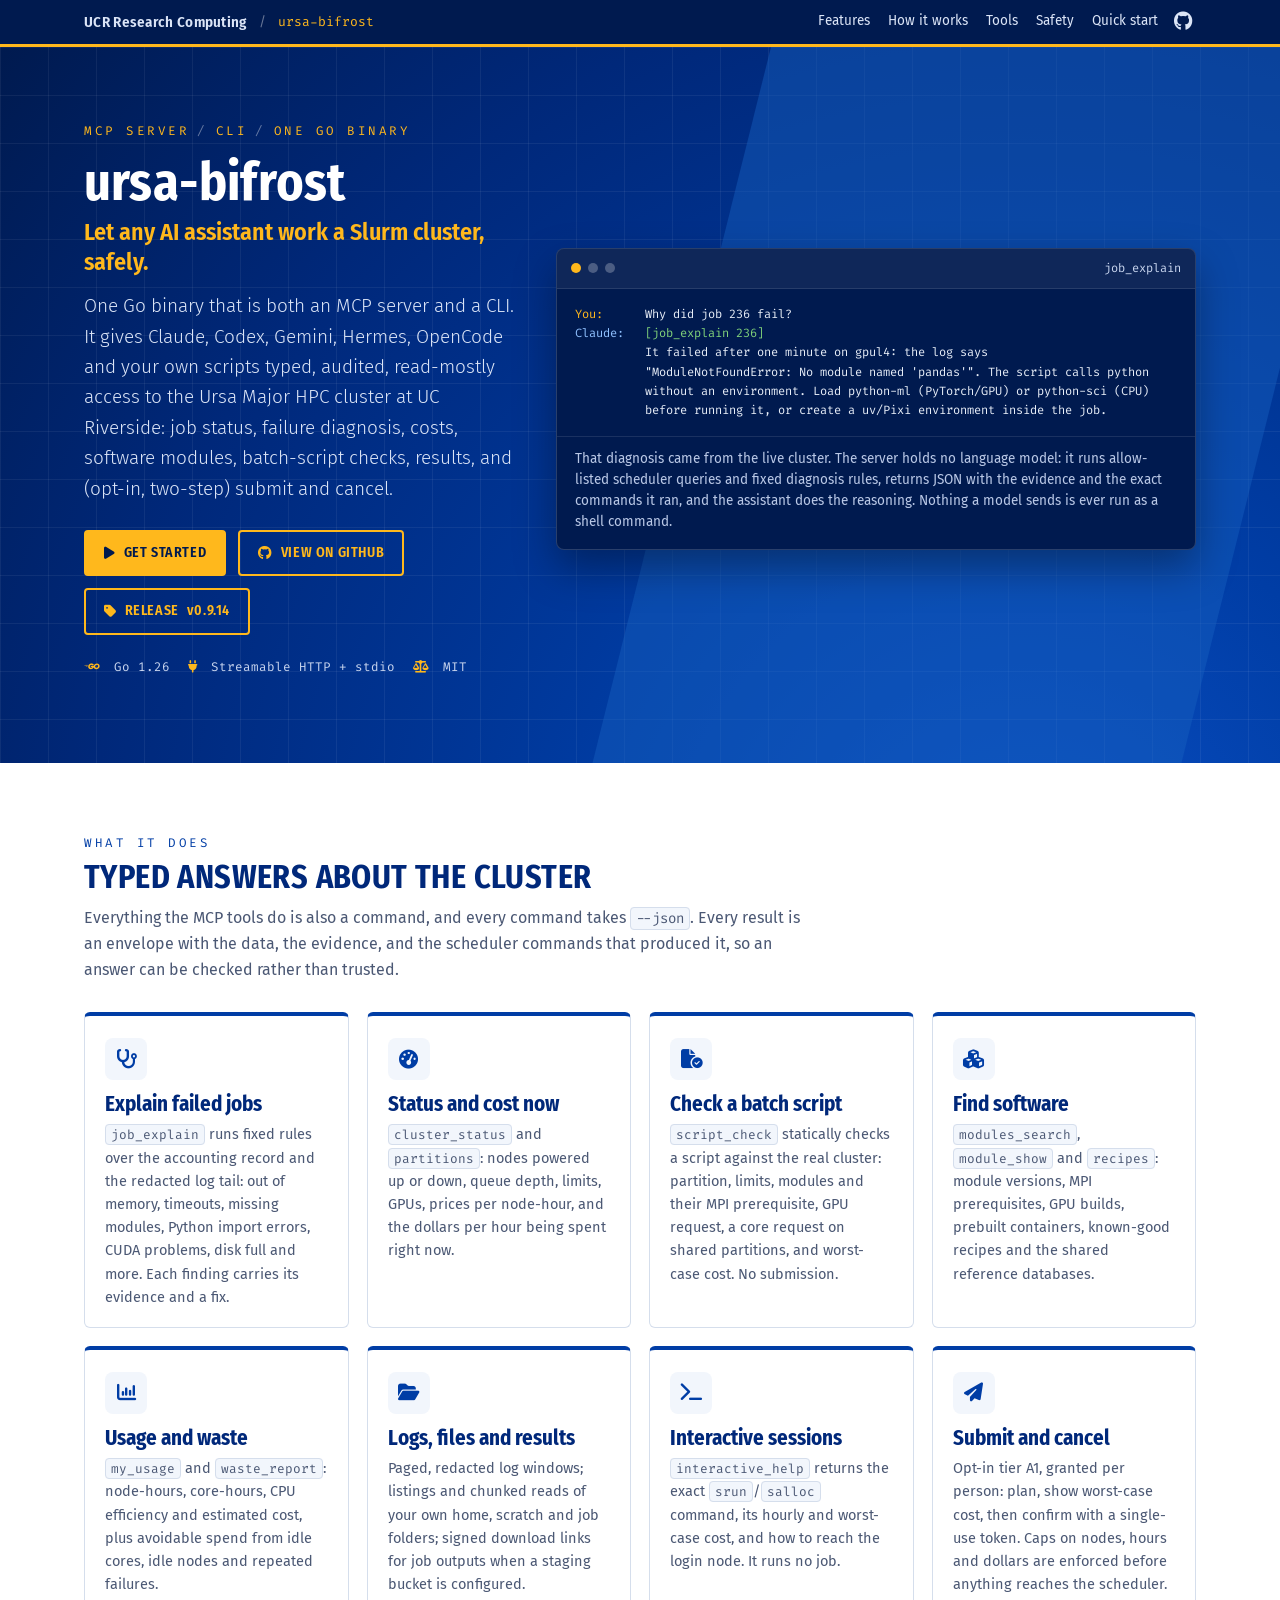
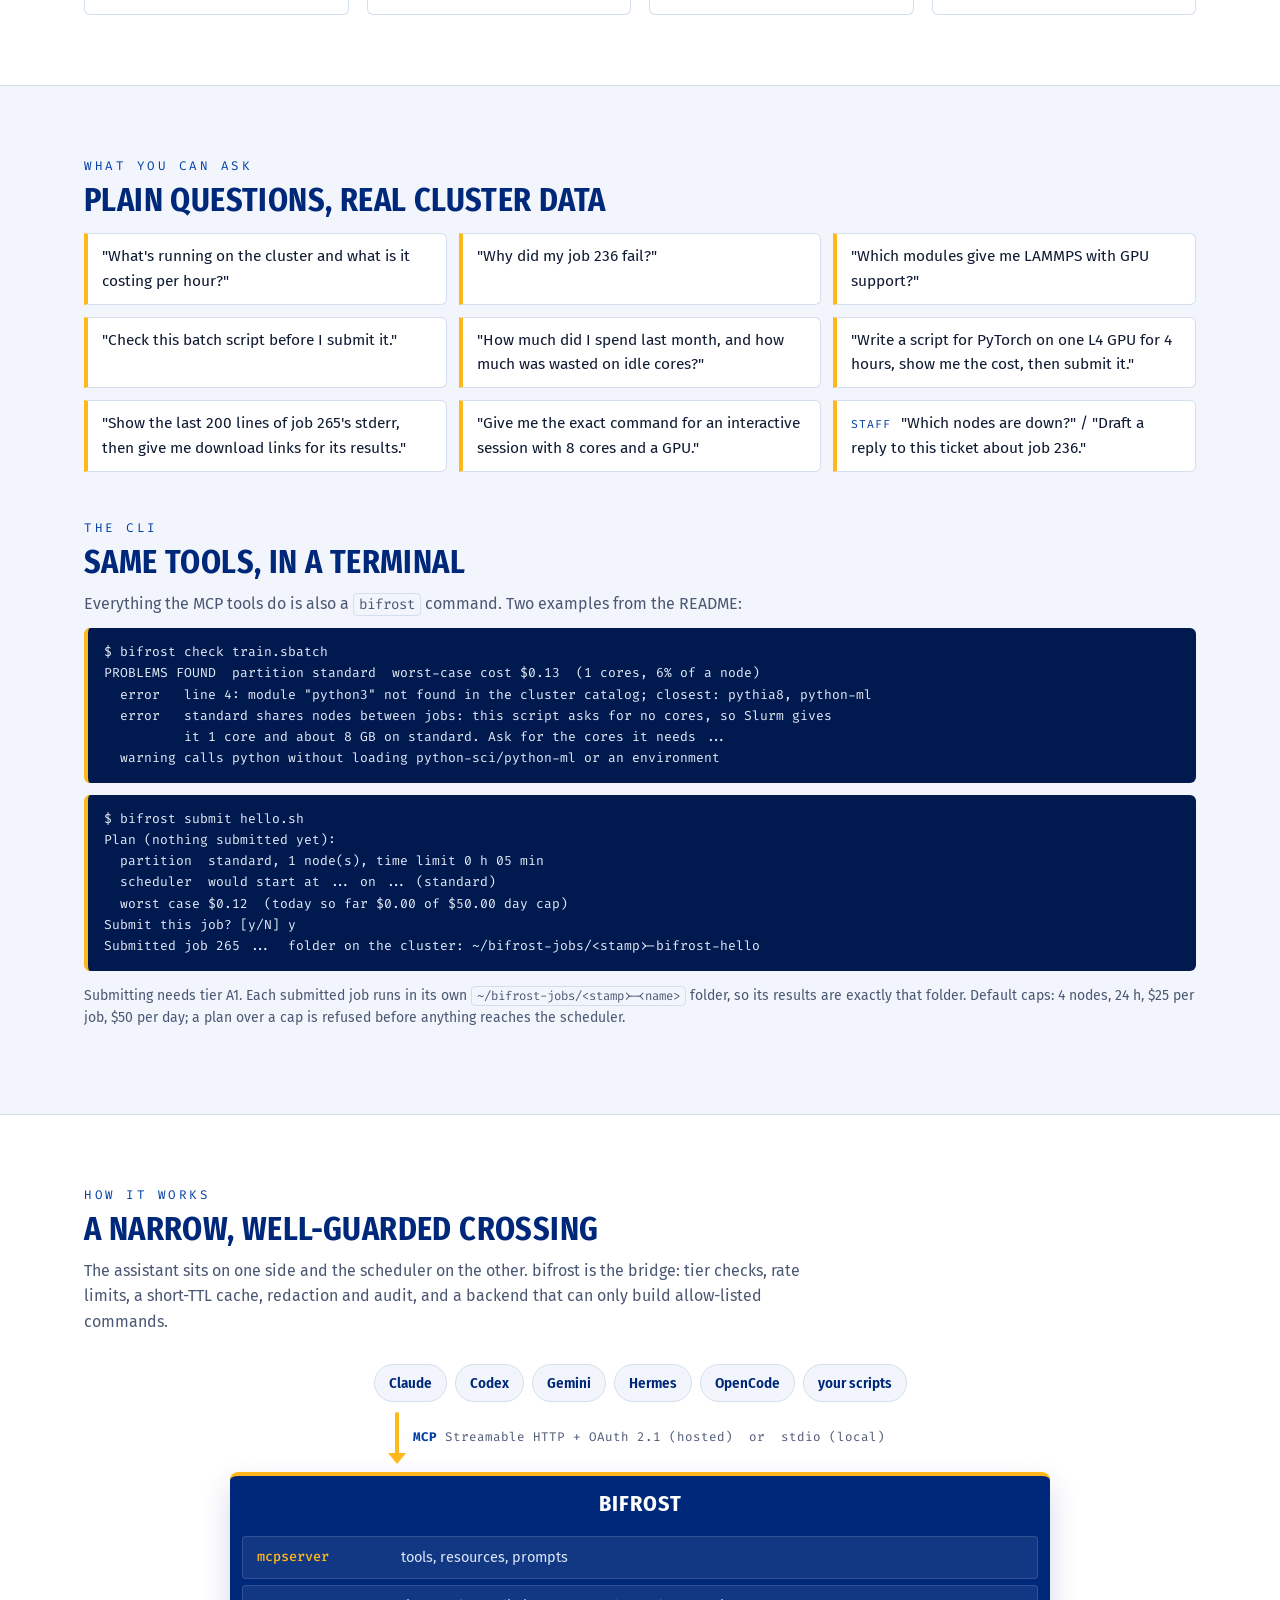
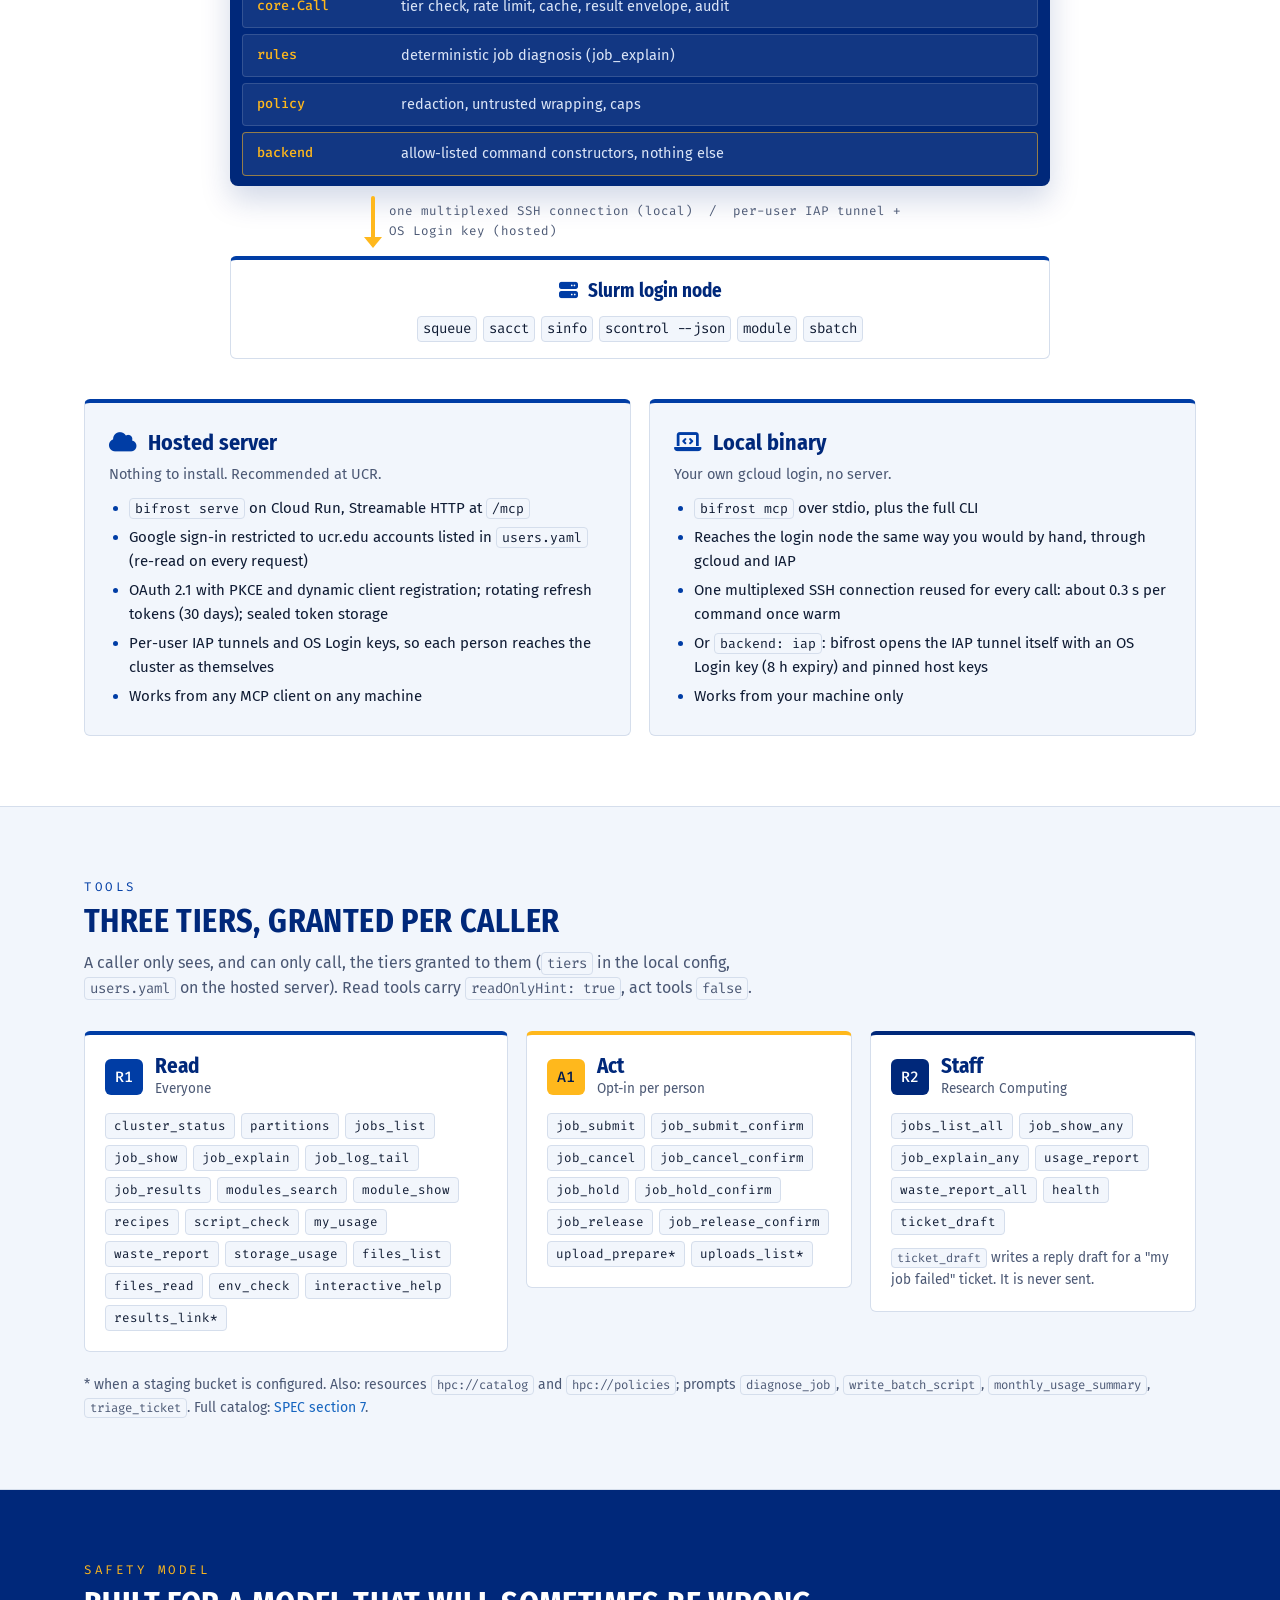
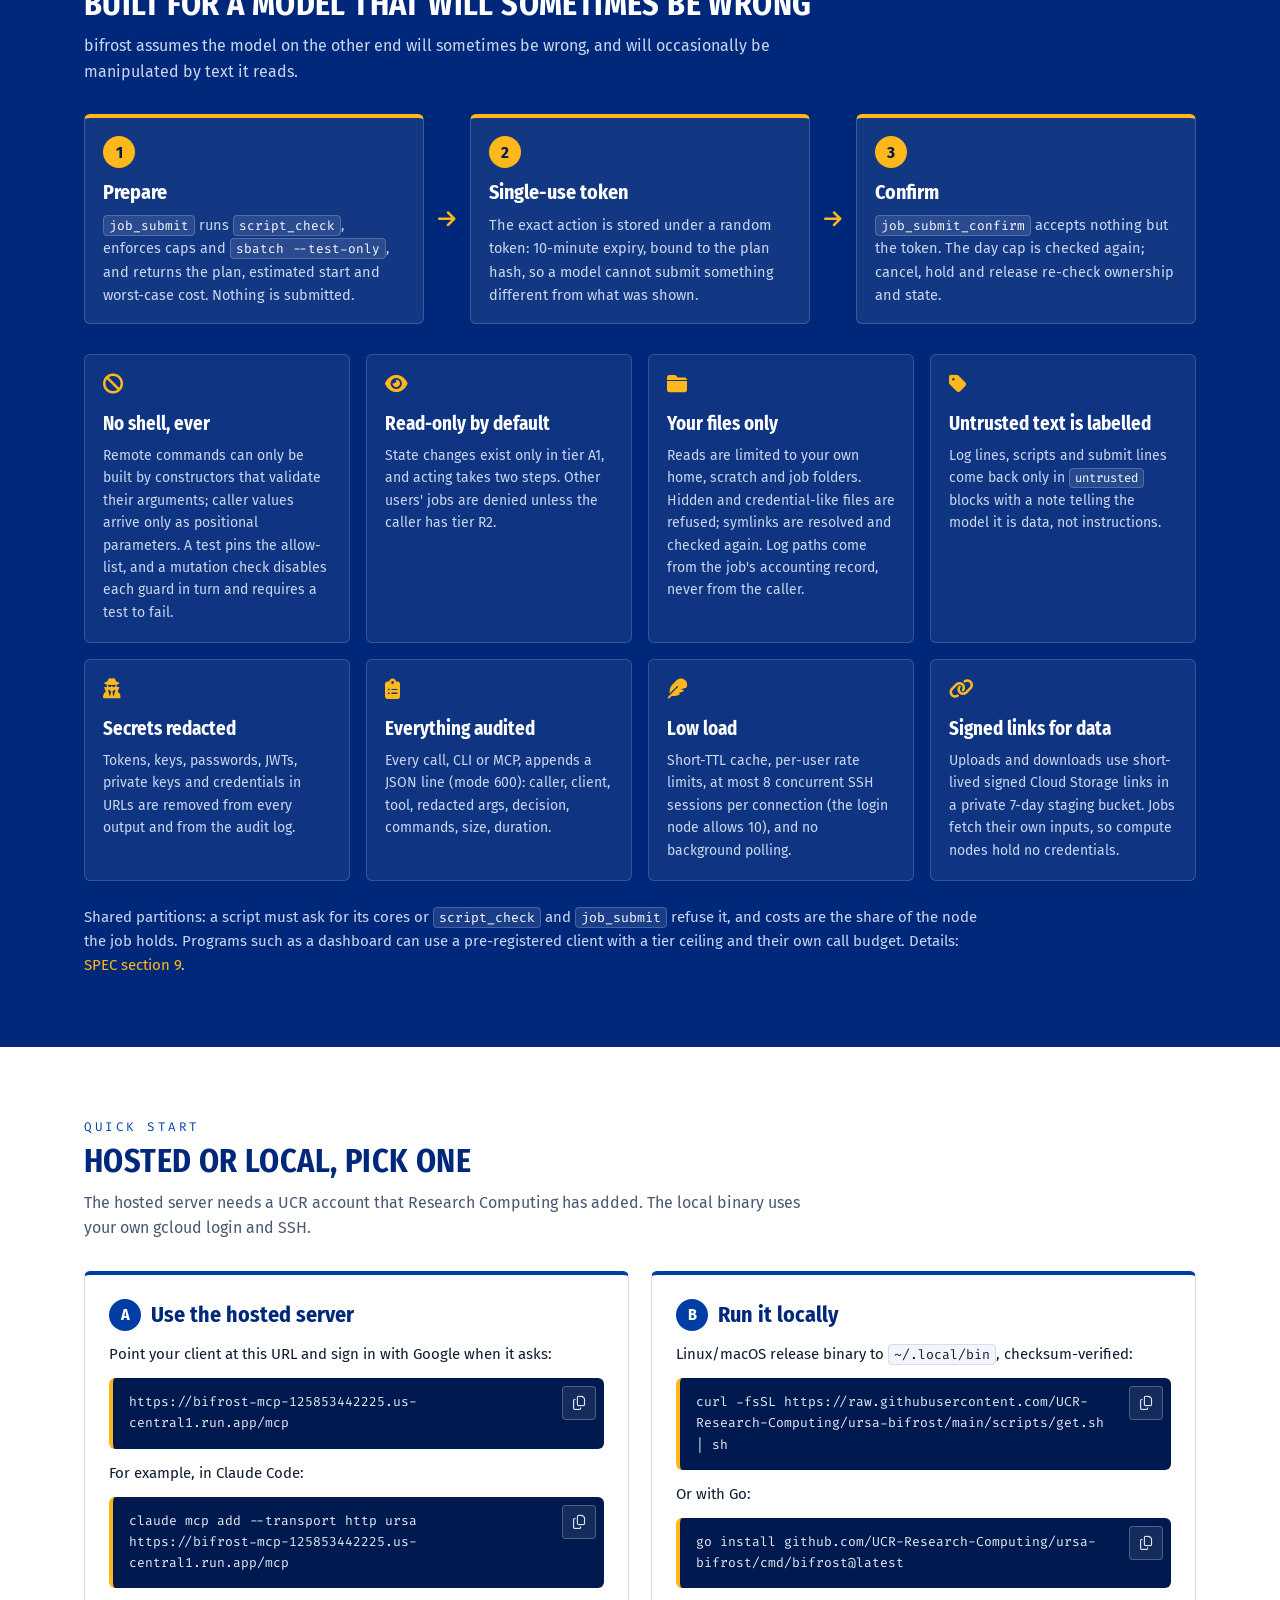
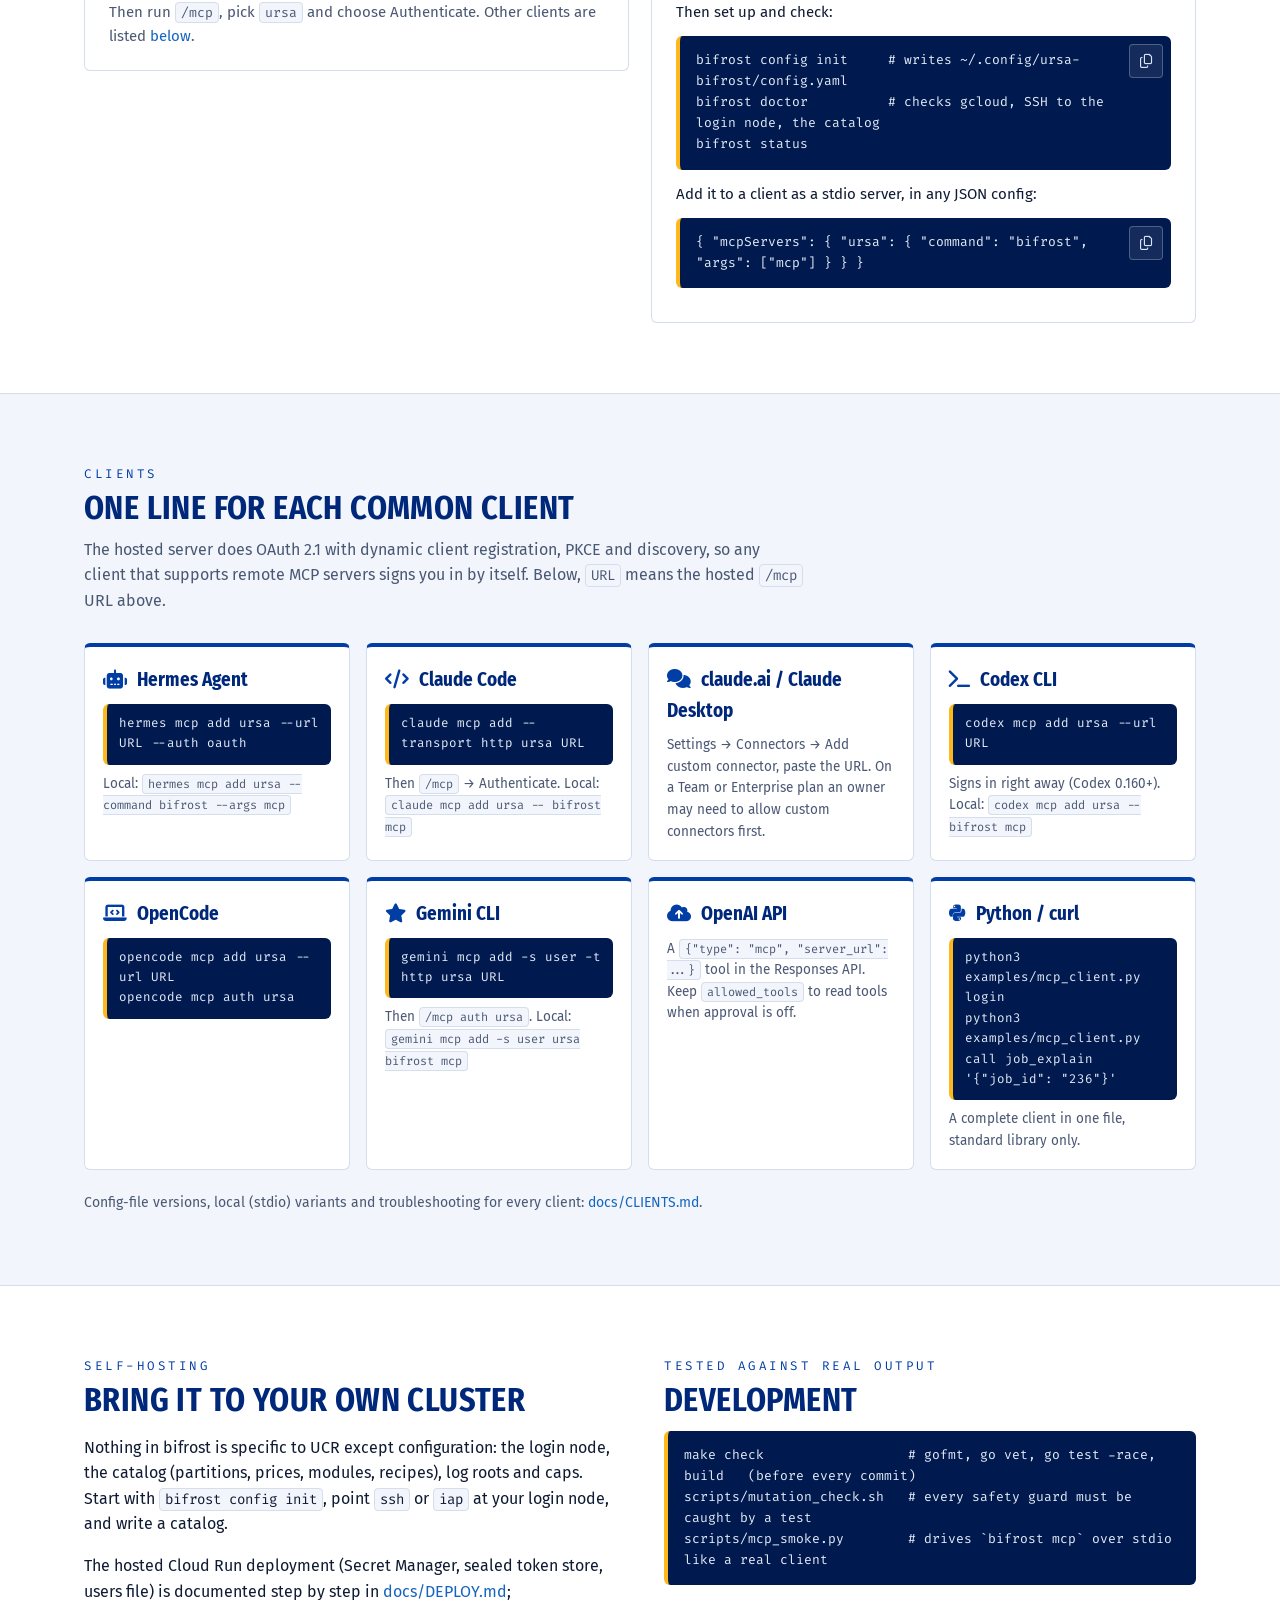
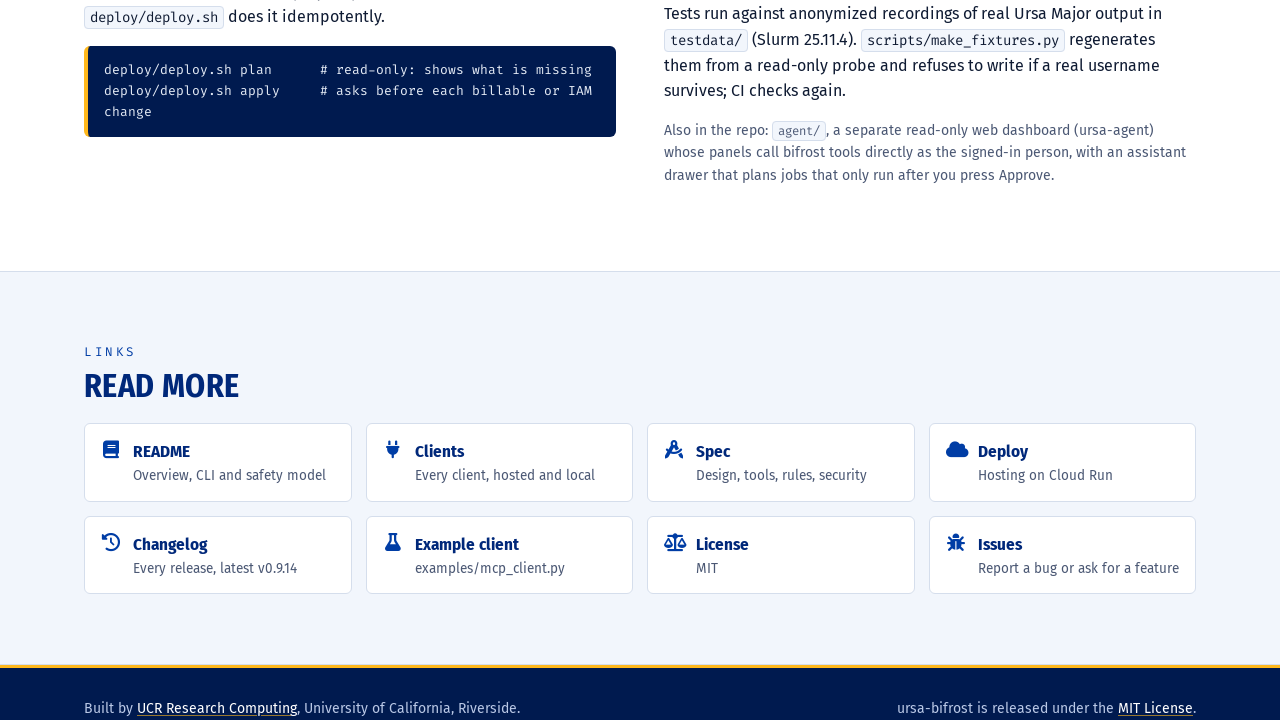
==== docs/index.html @ 09682cab "docs: GitHub Pages showcase page (docs/index.html)" ====
<!DOCTYPE html>
<html lang="en">
<head>
  <meta charset="utf-8">
  <meta name="viewport" content="width=device-width, initial-scale=1">
  <title>ursa-bifrost - let any AI assistant work a Slurm cluster, safely</title>
  <meta name="description" content="One Go binary that is both an MCP server and a CLI: typed, audited, read-mostly access to the Ursa Major Slurm cluster at UC Riverside for Claude, Codex, Gemini, Hermes, OpenCode and your own scripts.">
  <meta name="theme-color" content="#00287a">
  <link rel="canonical" href="https://ucr-research-computing.github.io/ursa-bifrost/">
  <meta property="og:type" content="website">
  <meta property="og:title" content="ursa-bifrost - let any AI assistant work a Slurm cluster, safely">
  <meta property="og:description" content="An MCP server and CLI in one Go binary. Job status, failure diagnosis, costs, modules, batch-script checks and results, with opt-in two-step submit and cancel. No shell, ever.">
  <meta property="og:url" content="https://ucr-research-computing.github.io/ursa-bifrost/">
  <link rel="preconnect" href="https://fonts.googleapis.com">
  <link rel="preconnect" href="https://fonts.gstatic.com" crossorigin>
  <link rel="stylesheet" href="https://fonts.googleapis.com/css2?family=Fira+Sans:ital,wght@0,300;0,400;0,500;0,600;0,700;1,400&amp;family=Fira+Sans+Condensed:wght@500;600;700&amp;family=Fira+Code:wght@400;500&amp;display=swap">
  <link rel="stylesheet" href="https://cdnjs.cloudflare.com/ajax/libs/font-awesome/6.5.2/css/all.min.css" crossorigin="anonymous" referrerpolicy="no-referrer">
  <link rel="stylesheet" href="site.css">
</head>
<body>
<a class="skip-link" href="#main">Skip to content</a>

<header class="util">
  <div class="container util-row">
    <a class="util-home" href="https://ucr-research-computing.github.io/">UCR Research Computing</a>
    <span class="util-sep" aria-hidden="true">/</span>
    <span class="util-proj">ursa-bifrost</span>
    <span class="sp"></span>
    <nav class="util-nav" aria-label="Page sections">
      <a href="#features">Features</a>
      <a href="#how">How it works</a>
      <a href="#tools">Tools</a>
      <a href="#safety">Safety</a>
      <a href="#start">Quick start</a>
    </nav>
    <a class="util-gh" href="https://github.com/UCR-Research-Computing/ursa-bifrost" aria-label="ursa-bifrost on GitHub"><i class="fa-brands fa-github" aria-hidden="true"></i></a>
  </div>
</header>

<main id="main">

<!-- HERO -->
<section class="hero">
  <div class="container hero-grid">
    <div class="hero-copy">
      <div class="kicker">MCP server<span class="sep">/</span>CLI<span class="sep">/</span>One Go binary</div>
      <h1>ursa-bifrost</h1>
      <p class="tagline">Let any AI assistant work a Slurm cluster, safely.</p>
      <p class="lead">One Go binary that is both an MCP server and a CLI. It gives Claude, Codex, Gemini, Hermes, OpenCode and your own scripts typed, audited, read-mostly access to the Ursa Major HPC cluster at UC Riverside: job status, failure diagnosis, costs, software modules, batch-script checks, results, and (opt-in, two-step) submit and cancel.</p>
      <div class="cta">
        <a class="btn gold solid" href="#start"><i class="fa-solid fa-play" aria-hidden="true"></i> Get started</a>
        <a class="btn gold" href="https://github.com/UCR-Research-Computing/ursa-bifrost"><i class="fa-brands fa-github" aria-hidden="true"></i> View on GitHub</a>
        <a class="btn gold" href="https://github.com/UCR-Research-Computing/ursa-bifrost/releases/tag/v0.9.14"><i class="fa-solid fa-tag" aria-hidden="true"></i> Release <span class="ver">v0.9.14</span></a>
      </div>
      <ul class="facts" aria-label="Project facts">
        <li><i class="fa-brands fa-golang" aria-hidden="true"></i> Go 1.26</li>
        <li><i class="fa-solid fa-plug" aria-hidden="true"></i> Streamable HTTP + stdio</li>
        <li><i class="fa-solid fa-scale-balanced" aria-hidden="true"></i> MIT</li>
      </ul>
    </div>
    <figure class="term">
      <div class="term-bar" aria-hidden="true"><span></span><span></span><span></span><b>job_explain</b></div>
<pre class="term-body"><code><span class="t-you">You:</span>      Why did job 236 fail?
<span class="t-ai">Claude:</span>   <span class="t-tool">[job_explain 236]</span>
          It failed after one minute on gpul4: the log says
          "ModuleNotFoundError: No module named 'pandas'". The script calls python
          without an environment. Load python-ml (PyTorch/GPU) or python-sci (CPU)
          before running it, or create a uv/Pixi environment inside the job.</code></pre>
      <figcaption>That diagnosis came from the live cluster. The server holds no language model: it runs allow-listed scheduler queries and fixed diagnosis rules, returns JSON with the evidence and the exact commands it ran, and the assistant does the reasoning. Nothing a model sends is ever run as a shell command.</figcaption>
    </figure>
  </div>
</section>

<!-- FEATURES -->
<section class="band" id="features">
  <div class="container">
    <div class="band-head">
      <div>
        <div class="kicker">What it does</div>
        <h2>Typed answers about the cluster</h2>
        <p class="sub">Everything the MCP tools do is also a command, and every command takes <code>--json</code>. Every result is an envelope with the data, the evidence, and the scheduler commands that produced it, so an answer can be checked rather than trusted.</p>
      </div>
    </div>
    <div class="tasks">
      <article class="task">
        <div class="ic"><i class="fa-solid fa-stethoscope" aria-hidden="true"></i></div>
        <h3>Explain failed jobs</h3>
        <p><code>job_explain</code> runs fixed rules over the accounting record and the redacted log tail: out of memory, timeouts, missing modules, Python import errors, CUDA problems, disk full and more. Each finding carries its evidence and a fix.</p>
      </article>
      <article class="task">
        <div class="ic"><i class="fa-solid fa-gauge-high" aria-hidden="true"></i></div>
        <h3>Status and cost now</h3>
        <p><code>cluster_status</code> and <code>partitions</code>: nodes powered up or down, queue depth, limits, GPUs, prices per node-hour, and the dollars per hour being spent right now.</p>
      </article>
      <article class="task">
        <div class="ic"><i class="fa-solid fa-file-circle-check" aria-hidden="true"></i></div>
        <h3>Check a batch script</h3>
        <p><code>script_check</code> statically checks a script against the real cluster: partition, limits, modules and their MPI prerequisite, GPU request, a core request on shared partitions, and worst-case cost. No submission.</p>
      </article>
      <article class="task">
        <div class="ic"><i class="fa-solid fa-cubes" aria-hidden="true"></i></div>
        <h3>Find software</h3>
        <p><code>modules_search</code>, <code>module_show</code> and <code>recipes</code>: module versions, MPI prerequisites, GPU builds, prebuilt containers, known-good recipes and the shared reference databases.</p>
      </article>
      <article class="task">
        <div class="ic"><i class="fa-solid fa-chart-column" aria-hidden="true"></i></div>
        <h3>Usage and waste</h3>
        <p><code>my_usage</code> and <code>waste_report</code>: node-hours, core-hours, CPU efficiency and estimated cost, plus avoidable spend from idle cores, idle nodes and repeated failures.</p>
      </article>
      <article class="task">
        <div class="ic"><i class="fa-solid fa-folder-open" aria-hidden="true"></i></div>
        <h3>Logs, files and results</h3>
        <p>Paged, redacted log windows; listings and chunked reads of your own home, scratch and job folders; signed download links for job outputs when a staging bucket is configured.</p>
      </article>
      <article class="task">
        <div class="ic"><i class="fa-solid fa-terminal" aria-hidden="true"></i></div>
        <h3>Interactive sessions</h3>
        <p><code>interactive_help</code> returns the exact <code>srun</code>/<code>salloc</code> command, its hourly and worst-case cost, and how to reach the login node. It runs no job.</p>
      </article>
      <article class="task">
        <div class="ic"><i class="fa-solid fa-paper-plane" aria-hidden="true"></i></div>
        <h3>Submit and cancel</h3>
        <p>Opt-in tier A1, granted per person: plan, show worst-case cost, then confirm with a single-use token. Caps on nodes, hours and dollars are enforced before anything reaches the scheduler.</p>
      </article>
    </div>
  </div>
</section>

<!-- WHAT YOU CAN ASK -->
<section class="band alt" id="ask">
  <div class="container">
    <div class="kicker">What you can ask</div>
    <h2>Plain questions, real cluster data</h2>
    <ul class="asks">
      <li>"What's running on the cluster and what is it costing per hour?"</li>
      <li>"Why did my job 236 fail?"</li>
      <li>"Which modules give me LAMMPS with GPU support?"</li>
      <li>"Check this batch script before I submit it."</li>
      <li>"How much did I spend last month, and how much was wasted on idle cores?"</li>
      <li>"Write a script for PyTorch on one L4 GPU for 4 hours, show me the cost, then submit it."</li>
      <li>"Show the last 200 lines of job 265's stderr, then give me download links for its results."</li>
      <li>"Give me the exact command for an interactive session with 8 cores and a GPU."</li>
      <li><span class="who">Staff</span> "Which nodes are down?" / "Draft a reply to this ticket about job 236."</li>
    </ul>

    <div class="cli-head">
      <div class="kicker">The CLI</div>
      <h2>Same tools, in a terminal</h2>
      <p class="sub">Everything the MCP tools do is also a <code>bifrost</code> command. Two examples from the README:</p>
    </div>
<pre class="code"><code>$ bifrost check train.sbatch
PROBLEMS FOUND  partition standard  worst-case cost $0.13  (1 cores, 6% of a node)
  error   line 4: module "python3" not found in the cluster catalog; closest: pythia8, python-ml
  error   standard shares nodes between jobs: this script asks for no cores, so Slurm gives
          it 1 core and about 8 GB on standard. Ask for the cores it needs ...
  warning calls python without loading python-sci/python-ml or an environment</code></pre>
<pre class="code"><code>$ bifrost submit hello.sh
Plan (nothing submitted yet):
  partition  standard, 1 node(s), time limit 0 h 05 min
  scheduler  would start at ... on ... (standard)
  worst case $0.12  (today so far $0.00 of $50.00 day cap)
Submit this job? [y/N] y
Submitted job 265 ...  folder on the cluster: ~/bifrost-jobs/&lt;stamp&gt;-bifrost-hello</code></pre>
    <p class="note">Submitting needs tier A1. Each submitted job runs in its own <code>~/bifrost-jobs/&lt;stamp&gt;-&lt;name&gt;</code> folder, so its results are exactly that folder. Default caps: 4 nodes, 24 h, $25 per job, $50 per day; a plan over a cap is refused before anything reaches the scheduler.</p>
  </div>
</section>

<!-- HOW IT WORKS -->
<section class="band" id="how">
  <div class="container">
    <div class="band-head">
      <div>
        <div class="kicker">How it works</div>
        <h2>A narrow, well-guarded crossing</h2>
        <p class="sub">The assistant sits on one side and the scheduler on the other. bifrost is the bridge: tier checks, rate limits, a short-TTL cache, redaction and audit, and a backend that can only build allow-listed commands.</p>
      </div>
    </div>

    <div class="arch" role="img" aria-label="Architecture: MCP clients connect over Streamable HTTP with OAuth 2.1 (hosted) or stdio (local) to bifrost, whose layers are mcpserver, core.Call, rules, policy and backend. bifrost reaches the Slurm login node over one multiplexed SSH connection (local) or a per-user IAP tunnel with an OS Login key (hosted), and runs squeue, sacct, sinfo, scontrol --json, module and sbatch.">
      <div class="arch-row arch-clients">
        <span class="chip-c">Claude</span><span class="chip-c">Codex</span><span class="chip-c">Gemini</span><span class="chip-c">Hermes</span><span class="chip-c">OpenCode</span><span class="chip-c">your scripts</span>
      </div>
      <div class="arch-link">
        <span class="arrow" aria-hidden="true"></span>
        <span class="lbl"><b>MCP</b> Streamable HTTP + OAuth 2.1 (hosted) &nbsp;or&nbsp; stdio (local)</span>
      </div>
      <div class="arch-core">
        <div class="arch-core-title">bifrost</div>
        <div class="layer"><b>mcpserver</b><span>tools, resources, prompts</span></div>
        <div class="layer"><b>core.Call</b><span>tier check, rate limit, cache, result envelope, audit</span></div>
        <div class="layer"><b>rules</b><span>deterministic job diagnosis (job_explain)</span></div>
        <div class="layer"><b>policy</b><span>redaction, untrusted wrapping, caps</span></div>
        <div class="layer"><b>backend</b><span>allow-listed command constructors, nothing else</span></div>
      </div>
      <div class="arch-link">
        <span class="arrow" aria-hidden="true"></span>
        <span class="lbl">one multiplexed SSH connection (local) &nbsp;/&nbsp; per-user IAP tunnel + OS Login key (hosted)</span>
      </div>
      <div class="arch-row arch-slurm">
        <span class="node"><i class="fa-solid fa-server" aria-hidden="true"></i> Slurm login node</span>
        <span class="cmds"><code>squeue</code> <code>sacct</code> <code>sinfo</code> <code>scontrol --json</code> <code>module</code> <code>sbatch</code></span>
      </div>
    </div>

    <div class="modes">
      <article class="mode">
        <h3><i class="fa-solid fa-cloud" aria-hidden="true"></i> Hosted server</h3>
        <p class="mode-sub">Nothing to install. Recommended at UCR.</p>
        <ul>
          <li><code>bifrost serve</code> on Cloud Run, Streamable HTTP at <code>/mcp</code></li>
          <li>Google sign-in restricted to ucr.edu accounts listed in <code>users.yaml</code> (re-read on every request)</li>
          <li>OAuth 2.1 with PKCE and dynamic client registration; rotating refresh tokens (30 days); sealed token storage</li>
          <li>Per-user IAP tunnels and OS Login keys, so each person reaches the cluster as themselves</li>
          <li>Works from any MCP client on any machine</li>
        </ul>
      </article>
      <article class="mode">
        <h3><i class="fa-solid fa-laptop-code" aria-hidden="true"></i> Local binary</h3>
        <p class="mode-sub">Your own gcloud login, no server.</p>
        <ul>
          <li><code>bifrost mcp</code> over stdio, plus the full CLI</li>
          <li>Reaches the login node the same way you would by hand, through gcloud and IAP</li>
          <li>One multiplexed SSH connection reused for every call: about 0.3 s per command once warm</li>
          <li>Or <code>backend: iap</code>: bifrost opens the IAP tunnel itself with an OS Login key (8 h expiry) and pinned host keys</li>
          <li>Works from your machine only</li>
        </ul>
      </article>
    </div>
  </div>
</section>

<!-- TOOLS -->
<section class="band alt" id="tools">
  <div class="container">
    <div class="band-head">
      <div>
        <div class="kicker">Tools</div>
        <h2>Three tiers, granted per caller</h2>
        <p class="sub">A caller only sees, and can only call, the tiers granted to them (<code>tiers</code> in the local config, <code>users.yaml</code> on the hosted server). Read tools carry <code>readOnlyHint: true</code>, act tools <code>false</code>.</p>
      </div>
    </div>
    <div class="tiers">
      <article class="tier">
        <div class="tier-head"><span class="badge">R1</span><div><h3>Read</h3><p>Everyone</p></div></div>
        <ul class="toolchips">
          <li>cluster_status</li><li>partitions</li><li>jobs_list</li><li>job_show</li><li>job_explain</li><li>job_log_tail</li><li>job_results</li><li>modules_search</li><li>module_show</li><li>recipes</li><li>script_check</li><li>my_usage</li><li>waste_report</li><li>storage_usage</li><li>files_list</li><li>files_read</li><li>env_check</li><li>interactive_help</li><li>results_link*</li>
        </ul>
      </article>
      <article class="tier tier-act">
        <div class="tier-head"><span class="badge">A1</span><div><h3>Act</h3><p>Opt-in per person</p></div></div>
        <ul class="toolchips">
          <li>job_submit</li><li>job_submit_confirm</li><li>job_cancel</li><li>job_cancel_confirm</li><li>job_hold</li><li>job_hold_confirm</li><li>job_release</li><li>job_release_confirm</li><li>upload_prepare*</li><li>uploads_list*</li>
        </ul>
      </article>
      <article class="tier tier-staff">
        <div class="tier-head"><span class="badge">R2</span><div><h3>Staff</h3><p>Research Computing</p></div></div>
        <ul class="toolchips">
          <li>jobs_list_all</li><li>job_show_any</li><li>job_explain_any</li><li>usage_report</li><li>waste_report_all</li><li>health</li><li>ticket_draft</li>
        </ul>
        <p class="tier-note"><code>ticket_draft</code> writes a reply draft for a "my job failed" ticket. It is never sent.</p>
      </article>
    </div>
    <p class="footnote">* when a staging bucket is configured. Also: resources <code>hpc://catalog</code> and <code>hpc://policies</code>; prompts <code>diagnose_job</code>, <code>write_batch_script</code>, <code>monthly_usage_summary</code>, <code>triage_ticket</code>. Full catalog: <a href="https://github.com/UCR-Research-Computing/ursa-bifrost/blob/main/docs/SPEC.md#7-tool-catalog">SPEC section 7</a>.</p>
  </div>
</section>

<!-- SAFETY -->
<section class="band navy" id="safety">
  <div class="container">
    <div class="band-head">
      <div>
        <div class="kicker">Safety model</div>
        <h2>Built for a model that will sometimes be wrong</h2>
        <p class="sub">bifrost assumes the model on the other end will sometimes be wrong, and will occasionally be manipulated by text it reads.</p>
      </div>
    </div>

    <div class="flow">
      <div class="flow-step">
        <span class="flow-n">1</span>
        <h3>Prepare</h3>
        <p><code>job_submit</code> runs <code>script_check</code>, enforces caps and <code>sbatch --test-only</code>, and returns the plan, estimated start and worst-case cost. Nothing is submitted.</p>
      </div>
      <div class="flow-arrow" aria-hidden="true"><i class="fa-solid fa-arrow-right"></i></div>
      <div class="flow-step">
        <span class="flow-n">2</span>
        <h3>Single-use token</h3>
        <p>The exact action is stored under a random token: 10-minute expiry, bound to the plan hash, so a model cannot submit something different from what was shown.</p>
      </div>
      <div class="flow-arrow" aria-hidden="true"><i class="fa-solid fa-arrow-right"></i></div>
      <div class="flow-step">
        <span class="flow-n">3</span>
        <h3>Confirm</h3>
        <p><code>job_submit_confirm</code> accepts nothing but the token. The day cap is checked again; cancel, hold and release re-check ownership and state.</p>
      </div>
    </div>

    <div class="know">
      <div class="kc"><i class="fa-solid fa-ban" aria-hidden="true"></i><h3>No shell, ever</h3><p>Remote commands can only be built by constructors that validate their arguments; caller values arrive only as positional parameters. A test pins the allow-list, and a mutation check disables each guard in turn and requires a test to fail.</p></div>
      <div class="kc"><i class="fa-solid fa-eye" aria-hidden="true"></i><h3>Read-only by default</h3><p>State changes exist only in tier A1, and acting takes two steps. Other users' jobs are denied unless the caller has tier R2.</p></div>
      <div class="kc"><i class="fa-solid fa-folder-closed" aria-hidden="true"></i><h3>Your files only</h3><p>Reads are limited to your own home, scratch and job folders. Hidden and credential-like files are refused; symlinks are resolved and checked again. Log paths come from the job's accounting record, never from the caller.</p></div>
      <div class="kc"><i class="fa-solid fa-tag" aria-hidden="true"></i><h3>Untrusted text is labelled</h3><p>Log lines, scripts and submit lines come back only in <code>untrusted</code> blocks with a note telling the model it is data, not instructions.</p></div>
      <div class="kc"><i class="fa-solid fa-user-secret" aria-hidden="true"></i><h3>Secrets redacted</h3><p>Tokens, keys, passwords, JWTs, private keys and credentials in URLs are removed from every output and from the audit log.</p></div>
      <div class="kc"><i class="fa-solid fa-clipboard-list" aria-hidden="true"></i><h3>Everything audited</h3><p>Every call, CLI or MCP, appends a JSON line (mode 600): caller, client, tool, redacted args, decision, commands, size, duration.</p></div>
      <div class="kc"><i class="fa-solid fa-feather" aria-hidden="true"></i><h3>Low load</h3><p>Short-TTL cache, per-user rate limits, at most 8 concurrent SSH sessions per connection (the login node allows 10), and no background polling.</p></div>
      <div class="kc"><i class="fa-solid fa-link" aria-hidden="true"></i><h3>Signed links for data</h3><p>Uploads and downloads use short-lived signed Cloud Storage links in a private 7-day staging bucket. Jobs fetch their own inputs, so compute nodes hold no credentials.</p></div>
    </div>
    <p class="safety-more">Shared partitions: a script must ask for its cores or <code>script_check</code> and <code>job_submit</code> refuse it, and costs are the share of the node the job holds. Programs such as a dashboard can use a pre-registered client with a tier ceiling and their own call budget. Details: <a href="https://github.com/UCR-Research-Computing/ursa-bifrost/blob/main/docs/SPEC.md#9-security-and-governance">SPEC section 9</a>.</p>
  </div>
</section>

<!-- QUICK START -->
<section class="band" id="start">
  <div class="container">
    <div class="band-head">
      <div>
        <div class="kicker">Quick start</div>
        <h2>Hosted or local, pick one</h2>
        <p class="sub">The hosted server needs a UCR account that Research Computing has added. The local binary uses your own gcloud login and SSH.</p>
      </div>
    </div>

    <div class="start-grid">
      <article class="start">
        <h3><span class="step-n">A</span> Use the hosted server</h3>
        <p>Point your client at this URL and sign in with Google when it asks:</p>
        <div class="codewrap">
<pre class="code"><code id="cmd-url">https://bifrost-mcp-125853442225.us-central1.run.app/mcp</code></pre>
          <button class="copy" type="button" data-copy="cmd-url" aria-label="Copy server URL"><i class="fa-regular fa-copy" aria-hidden="true"></i></button>
        </div>
        <p>For example, in Claude Code:</p>
        <div class="codewrap">
<pre class="code"><code id="cmd-claude">claude mcp add --transport http ursa https://bifrost-mcp-125853442225.us-central1.run.app/mcp</code></pre>
          <button class="copy" type="button" data-copy="cmd-claude" aria-label="Copy Claude Code command"><i class="fa-regular fa-copy" aria-hidden="true"></i></button>
        </div>
        <p class="note">Then run <code>/mcp</code>, pick <code>ursa</code> and choose Authenticate. Other clients are listed <a href="#clients">below</a>.</p>
      </article>
      <article class="start">
        <h3><span class="step-n">B</span> Run it locally</h3>
        <p>Linux/macOS release binary to <code>~/.local/bin</code>, checksum-verified:</p>
        <div class="codewrap">
<pre class="code"><code id="cmd-get">curl -fsSL https://raw.githubusercontent.com/UCR-Research-Computing/ursa-bifrost/main/scripts/get.sh | sh</code></pre>
          <button class="copy" type="button" data-copy="cmd-get" aria-label="Copy install command"><i class="fa-regular fa-copy" aria-hidden="true"></i></button>
        </div>
        <p>Or with Go:</p>
        <div class="codewrap">
<pre class="code"><code id="cmd-go">go install github.com/UCR-Research-Computing/ursa-bifrost/cmd/bifrost@latest</code></pre>
          <button class="copy" type="button" data-copy="cmd-go" aria-label="Copy go install command"><i class="fa-regular fa-copy" aria-hidden="true"></i></button>
        </div>
        <p>Then set up and check:</p>
        <div class="codewrap">
<pre class="code"><code id="cmd-init">bifrost config init     # writes ~/.config/ursa-bifrost/config.yaml
bifrost doctor          # checks gcloud, SSH to the login node, the catalog
bifrost status</code></pre>
          <button class="copy" type="button" data-copy="cmd-init" aria-label="Copy first-run commands"><i class="fa-regular fa-copy" aria-hidden="true"></i></button>
        </div>
        <p>Add it to a client as a stdio server, in any JSON config:</p>
        <div class="codewrap">
<pre class="code"><code id="cmd-json">{ "mcpServers": { "ursa": { "command": "bifrost", "args": ["mcp"] } } }</code></pre>
          <button class="copy" type="button" data-copy="cmd-json" aria-label="Copy JSON client config"><i class="fa-regular fa-copy" aria-hidden="true"></i></button>
        </div>
      </article>
    </div>
  </div>
</section>

<!-- CLIENTS -->
<section class="band alt" id="clients">
  <div class="container">
    <div class="band-head">
      <div>
        <div class="kicker">Clients</div>
        <h2>One line for each common client</h2>
        <p class="sub">The hosted server does OAuth 2.1 with dynamic client registration, PKCE and discovery, so any client that supports remote MCP servers signs you in by itself. Below, <code>URL</code> means the hosted <code>/mcp</code> URL above.</p>
      </div>
    </div>
    <div class="clients">
      <article class="client">
        <h3><i class="fa-solid fa-robot" aria-hidden="true"></i> Hermes Agent</h3>
        <pre class="code sm"><code>hermes mcp add ursa --url URL --auth oauth</code></pre>
        <p>Local: <code>hermes mcp add ursa --command bifrost --args mcp</code></p>
      </article>
      <article class="client">
        <h3><i class="fa-solid fa-code" aria-hidden="true"></i> Claude Code</h3>
        <pre class="code sm"><code>claude mcp add --transport http ursa URL</code></pre>
        <p>Then <code>/mcp</code> &rarr; Authenticate. Local: <code>claude mcp add ursa -- bifrost mcp</code></p>
      </article>
      <article class="client">
        <h3><i class="fa-solid fa-comments" aria-hidden="true"></i> claude.ai / Claude Desktop</h3>
        <p>Settings &rarr; Connectors &rarr; Add custom connector, paste the URL. On a Team or Enterprise plan an owner may need to allow custom connectors first.</p>
      </article>
      <article class="client">
        <h3><i class="fa-solid fa-terminal" aria-hidden="true"></i> Codex CLI</h3>
        <pre class="code sm"><code>codex mcp add ursa --url URL</code></pre>
        <p>Signs in right away (Codex 0.160+). Local: <code>codex mcp add ursa -- bifrost mcp</code></p>
      </article>
      <article class="client">
        <h3><i class="fa-solid fa-laptop-code" aria-hidden="true"></i> OpenCode</h3>
        <pre class="code sm"><code>opencode mcp add ursa --url URL
opencode mcp auth ursa</code></pre>
      </article>
      <article class="client">
        <h3><i class="fa-solid fa-star" aria-hidden="true"></i> Gemini CLI</h3>
        <pre class="code sm"><code>gemini mcp add -s user -t http ursa URL</code></pre>
        <p>Then <code>/mcp auth ursa</code>. Local: <code>gemini mcp add -s user ursa bifrost mcp</code></p>
      </article>
      <article class="client">
        <h3><i class="fa-solid fa-cloud-arrow-up" aria-hidden="true"></i> OpenAI API</h3>
        <p>A <code>{"type": "mcp", "server_url": ...}</code> tool in the Responses API. Keep <code>allowed_tools</code> to read tools when approval is off.</p>
      </article>
      <article class="client">
        <h3><i class="fa-brands fa-python" aria-hidden="true"></i> Python / curl</h3>
        <pre class="code sm"><code>python3 examples/mcp_client.py login
python3 examples/mcp_client.py call job_explain '{"job_id": "236"}'</code></pre>
        <p>A complete client in one file, standard library only.</p>
      </article>
    </div>
    <p class="footnote">Config-file versions, local (stdio) variants and troubleshooting for every client: <a href="https://github.com/UCR-Research-Computing/ursa-bifrost/blob/main/docs/CLIENTS.md">docs/CLIENTS.md</a>.</p>
  </div>
</section>

<!-- SELF-HOST -->
<section class="band" id="selfhost">
  <div class="container two-col">
    <div>
      <div class="kicker">Self-hosting</div>
      <h2>Bring it to your own cluster</h2>
      <p>Nothing in bifrost is specific to UCR except configuration: the login node, the catalog (partitions, prices, modules, recipes), log roots and caps. Start with <code>bifrost config init</code>, point <code>ssh</code> or <code>iap</code> at your login node, and write a catalog.</p>
      <p>The hosted Cloud Run deployment (Secret Manager, sealed token store, users file) is documented step by step in <a href="https://github.com/UCR-Research-Computing/ursa-bifrost/blob/main/docs/DEPLOY.md">docs/DEPLOY.md</a>; <code>deploy/deploy.sh</code> does it idempotently.</p>
<pre class="code"><code>deploy/deploy.sh plan      # read-only: shows what is missing
deploy/deploy.sh apply     # asks before each billable or IAM change</code></pre>
    </div>
    <div>
      <div class="kicker">Tested against real output</div>
      <h2>Development</h2>
<pre class="code"><code>make check                  # gofmt, go vet, go test -race, build   (before every commit)
scripts/mutation_check.sh   # every safety guard must be caught by a test
scripts/mcp_smoke.py        # drives `bifrost mcp` over stdio like a real client</code></pre>
      <p>Tests run against anonymized recordings of real Ursa Major output in <code>testdata/</code> (Slurm 25.11.4). <code>scripts/make_fixtures.py</code> regenerates them from a read-only probe and refuses to write if a real username survives; CI checks again.</p>
      <p class="note">Also in the repo: <code>agent/</code>, a separate read-only web dashboard (ursa-agent) whose panels call bifrost tools directly as the signed-in person, with an assistant drawer that plans jobs that only run after you press Approve.</p>
    </div>
  </div>
</section>

<!-- LINKS -->
<section class="band alt" id="links">
  <div class="container">
    <div class="kicker">Links</div>
    <h2>Read more</h2>
    <div class="links">
      <a class="lk" href="https://github.com/UCR-Research-Computing/ursa-bifrost/blob/main/README.md"><i class="fa-solid fa-book" aria-hidden="true"></i><span><b>README</b>Overview, CLI and safety model</span></a>
      <a class="lk" href="https://github.com/UCR-Research-Computing/ursa-bifrost/blob/main/docs/CLIENTS.md"><i class="fa-solid fa-plug" aria-hidden="true"></i><span><b>Clients</b>Every client, hosted and local</span></a>
      <a class="lk" href="https://github.com/UCR-Research-Computing/ursa-bifrost/blob/main/docs/SPEC.md"><i class="fa-solid fa-compass-drafting" aria-hidden="true"></i><span><b>Spec</b>Design, tools, rules, security</span></a>
      <a class="lk" href="https://github.com/UCR-Research-Computing/ursa-bifrost/blob/main/docs/DEPLOY.md"><i class="fa-solid fa-cloud" aria-hidden="true"></i><span><b>Deploy</b>Hosting on Cloud Run</span></a>
      <a class="lk" href="https://github.com/UCR-Research-Computing/ursa-bifrost/blob/main/CHANGELOG.md"><i class="fa-solid fa-clock-rotate-left" aria-hidden="true"></i><span><b>Changelog</b>Every release, latest v0.9.14</span></a>
      <a class="lk" href="https://github.com/UCR-Research-Computing/ursa-bifrost/blob/main/examples/mcp_client.py"><i class="fa-solid fa-flask" aria-hidden="true"></i><span><b>Example client</b>examples/mcp_client.py</span></a>
      <a class="lk" href="https://github.com/UCR-Research-Computing/ursa-bifrost/blob/main/LICENSE"><i class="fa-solid fa-scale-balanced" aria-hidden="true"></i><span><b>License</b>MIT</span></a>
      <a class="lk" href="https://github.com/UCR-Research-Computing/ursa-bifrost/issues"><i class="fa-solid fa-bug" aria-hidden="true"></i><span><b>Issues</b>Report a bug or ask for a feature</span></a>
    </div>
  </div>
</section>

</main>

<footer class="foot">
  <div class="container foot-row">
    <p>Built by <a href="https://ucr-research-computing.github.io/">UCR Research Computing</a>, University of California, Riverside.</p>
    <p>ursa-bifrost is released under the <a href="https://github.com/UCR-Research-Computing/ursa-bifrost/blob/main/LICENSE">MIT License</a>.</p>
  </div>
</footer>

<script src="site.js"></script>
</body>
</html>
---- docs/site.css ----
/* ursa-bifrost showcase. Theme: UCR Research Computing (tokens from rc.css). */
:root {
  --navy-950: #001a4f;
  --navy: #00287a;
  --blue: #003da5;
  --blue-mid: #1f5fbf;
  --link: #1565c0;
  --sky: #ccd8ed;
  --sky-50: #f2f6fc;
  --gold: #ffb81c;
  --gold-deep: #f1ab00;
  --ink: #0f1b33;
  --muted: #4b5874;
  --border: #d5deec;
  --white: #ffffff;
  --ok: #3f8f2a;
  --font: 'Fira Sans', 'Helvetica Neue', Arial, sans-serif;
  --font-cond: 'Fira Sans Condensed', 'Fira Sans', Arial, sans-serif;
  --font-mono: 'Fira Code', 'Courier New', monospace;
  --r: 6px;
}
* { box-sizing: border-box; }
html { scroll-behavior: smooth; }
body { margin: 0; font-family: var(--font); color: var(--ink); background: var(--white); line-height: 1.6; -webkit-font-smoothing: antialiased; overflow-x: hidden; }
a { color: var(--link); text-decoration: none; }
a:hover { text-decoration: underline; }
:focus-visible { outline: 3px solid var(--gold); outline-offset: 2px; border-radius: 3px; }
code { font-family: var(--font-mono); font-size: .88em; background: var(--sky-50); border: 1px solid var(--border); border-radius: 4px; padding: 1px 5px; overflow-wrap: anywhere; }
.container { max-width: 1160px; margin: 0 auto; padding: 0 24px; }
h2, h3 { scroll-margin-top: 20px; }
section[id] { scroll-margin-top: 0; }

.skip-link { position: absolute; left: -999px; top: 0; background: var(--gold); color: var(--navy-950); padding: 8px 14px; z-index: 100; font-weight: 600; }
.skip-link:focus { left: 8px; top: 8px; }

/* top strip */
.util { background: var(--navy-950); color: #c9d6ef; font-size: 13.5px; border-bottom: 3px solid var(--gold); }
.util-row { display: flex; gap: 12px; align-items: center; min-height: 44px; flex-wrap: wrap; }
.util a { color: #dbe5f7; }
.util-home { font-family: var(--font-cond); font-weight: 600; letter-spacing: .3px; font-size: 15px; color: #fff; }
.util-sep { color: rgba(255,255,255,.4); }
.util-proj { font-family: var(--font-mono); color: var(--gold); font-size: 13px; }
.util .sp { flex: 1; }
.util-nav { display: flex; gap: 18px; }
.util-nav a { padding: 4px 0; border-bottom: 2px solid transparent; }
.util-nav a:hover { border-bottom-color: var(--gold); text-decoration: none; color: #fff; }
.util-gh { font-size: 19px; padding: 2px 4px; }

/* hero */
.hero { position: relative; overflow: hidden; color: #fff; background: radial-gradient(circle at 80% 120%, #0a4fc4 0%, var(--blue) 30%, var(--navy) 70%, var(--navy-950) 100%); padding: 74px 0 86px; }
.hero::before { content: ''; position: absolute; inset: 0; background: linear-gradient(90deg, rgba(255,255,255,.06) 1px, transparent 1px) 0 0/48px 48px, linear-gradient(rgba(255,255,255,.06) 1px, transparent 1px) 0 0/48px 48px; }
.hero::after { content: ''; position: absolute; right: -80px; top: 0; bottom: 0; width: 46%; background: rgba(23,95,191,.45); transform: skewX(-14deg); transform-origin: top; }
.hero .container { position: relative; z-index: 1; }
.hero-grid { display: grid; grid-template-columns: minmax(0, .85fr) minmax(0, 1.25fr); gap: 36px; align-items: center; }
.kicker { font-family: var(--font-mono); font-size: 12.5px; letter-spacing: 2.5px; text-transform: uppercase; color: var(--gold); }
.kicker .sep { color: rgba(255,255,255,.4); margin: 0 8px; }
.hero h1 { font-family: var(--font-cond); font-size: 52px; line-height: 1.08; margin: 14px 0 6px; font-weight: 700; letter-spacing: .2px; }
.tagline { font-family: var(--font-cond); font-size: 24px; font-weight: 600; color: var(--gold); margin: 0 0 14px; line-height: 1.25; }
.hero p.lead { font-size: 19px; color: #dbe5f7; max-width: 640px; margin: 0 0 26px; font-weight: 300; }
.cta { display: flex; flex-wrap: wrap; gap: 12px; }
.btn { display: inline-flex; align-items: center; gap: 8px; font-family: var(--font-cond); font-weight: 600; text-transform: uppercase; letter-spacing: .6px; font-size: 14px; padding: 10px 18px; border-radius: 4px; border: 2px solid var(--blue); color: var(--blue); background: #fff; white-space: nowrap; transition: background .15s, color .15s; }
.btn:hover { text-decoration: none; }
.btn.solid { background: var(--blue); color: #fff; }
.btn.gold { border-color: var(--gold); color: var(--gold); background: transparent; }
.btn.gold:hover { background: rgba(255,184,28,.12); }
.btn.gold.solid { background: var(--gold); color: var(--navy-950); }
.btn.gold.solid:hover { background: var(--gold-deep); border-color: var(--gold-deep); }
.facts { list-style: none; padding: 0; margin: 22px 0 0; display: flex; flex-wrap: wrap; gap: 8px 18px; font-family: var(--font-mono); font-size: 12.5px; color: #c9d6ef; }
.facts i { color: var(--gold); margin-right: 6px; }

/* terminal demo */
.term { margin: 0; background: var(--navy-950); border: 1px solid rgba(255,255,255,.16); border-radius: 8px; box-shadow: 0 18px 40px rgba(0,0,0,.35); overflow: hidden; min-width: 0; }
.term-bar { display: flex; align-items: center; gap: 7px; padding: 10px 14px; background: rgba(255,255,255,.06); border-bottom: 1px solid rgba(255,255,255,.1); }
.term-bar span { width: 10px; height: 10px; border-radius: 50%; background: rgba(255,255,255,.25); }
.term-bar span:first-child { background: var(--gold); }
.term-bar b { margin-left: auto; font-family: var(--font-mono); font-weight: 400; font-size: 12px; color: #c9d6ef; }
.term-body { margin: 0; padding: 16px 18px; overflow-x: auto; font-family: var(--font-mono); font-size: 12px; line-height: 1.6; color: #e6edf7; }
.term-body code { background: none; border: 0; padding: 0; font-size: inherit; overflow-wrap: normal; }
.t-you { color: var(--gold); }
.t-ai { color: #8fc1ff; }
.t-tool { color: #7fd17a; }
.term figcaption { padding: 12px 18px 16px; font-size: 13.5px; color: #b9c8e6; border-top: 1px solid rgba(255,255,255,.1); line-height: 1.55; }

/* bands */
.band { padding: 70px 0; }
.band.alt { background: var(--sky-50); border-top: 1px solid var(--border); border-bottom: 1px solid var(--border); }
.band.navy { background: var(--navy); color: #fff; }
.band-head { margin-bottom: 30px; }
.band h2 { font-family: var(--font-cond); font-size: 32px; line-height: 1.15; margin: 6px 0 10px; color: var(--navy); text-transform: uppercase; letter-spacing: .4px; }
.band.navy h2 { color: #fff; }
.band .sub { color: var(--muted); max-width: 720px; margin: 0; }
.band.navy .sub { color: #c9d6ef; }
.band .kicker { color: var(--blue); }
.band.navy .kicker { color: var(--gold); }
.band.navy a { color: var(--gold); }
.band.navy code { background: rgba(255,255,255,.1); border-color: rgba(255,255,255,.2); color: #fff; }
.note { font-size: 14px; color: var(--muted); }
.footnote { font-size: 14px; color: var(--muted); margin: 22px 0 0; }

/* feature tiles */
.tasks { display: grid; grid-template-columns: repeat(4, 1fr); gap: 18px; }
.task { background: #fff; border: 1px solid var(--border); border-radius: var(--r); padding: 22px 20px 18px; color: var(--ink); transition: transform .2s, box-shadow .2s, border-color .2s; border-top: 4px solid var(--blue); min-width: 0; }
.task:hover { transform: translateY(-3px); box-shadow: 0 12px 26px rgba(0,40,122,.12); border-top-color: var(--gold); }
.task .ic { width: 42px; height: 42px; border-radius: 8px; display: grid; place-items: center; background: var(--sky-50); color: var(--blue); font-size: 19px; margin-bottom: 12px; }
.task h3 { font-family: var(--font-cond); font-size: 21px; margin: 0 0 6px; color: var(--navy); line-height: 1.2; }
.task p { margin: 0; color: var(--muted); font-size: 14.5px; }

/* two-column */
.two-col { display: grid; grid-template-columns: minmax(0, 1fr) minmax(0, 1fr); gap: 48px; align-items: start; }
.asks { list-style: none; padding: 0; margin: 14px 0 0; display: grid; grid-template-columns: repeat(3, minmax(0, 1fr)); gap: 12px; }
.asks .who { font-family: var(--font-mono); font-size: 11.5px; letter-spacing: 1px; text-transform: uppercase; color: var(--blue); margin-right: 6px; }
.cli-head { margin-top: 46px; }
.btn .ver { text-transform: none; }
.asks li { background: #fff; border: 1px solid var(--border); border-left: 4px solid var(--gold); border-radius: 0 var(--r) var(--r) 0; padding: 10px 14px; font-size: 15.5px; }

/* code blocks */
pre.code { background: var(--navy-950); color: #e6edf7; border-radius: var(--r); padding: 14px 16px; overflow-x: auto; font-size: 13px; line-height: 1.55; margin: 12px 0; border-left: 4px solid var(--gold); max-width: 100%; }
pre.code code { background: none; border: 0; padding: 0; color: inherit; font-size: inherit; overflow-wrap: normal; white-space: pre; }
.start pre.code code, .client pre.code code { white-space: pre-wrap; overflow-wrap: anywhere; }
pre.code.sm { font-size: 12.5px; padding: 10px 12px; margin: 8px 0; }
.codewrap { position: relative; }
.codewrap pre.code { padding-right: 52px; }
.copy { position: absolute; top: 8px; right: 8px; width: 34px; height: 34px; border-radius: 4px; border: 1px solid rgba(255,255,255,.25); background: rgba(255,255,255,.08); color: #dbe5f7; cursor: pointer; font-size: 14px; }
.copy:hover { background: rgba(255,255,255,.18); }
.copy.done { color: #7fd17a; border-color: #7fd17a; }

/* architecture diagram (CSS only) */
.arch { max-width: 820px; margin: 0 auto 40px; display: flex; flex-direction: column; align-items: stretch; }
.arch-row { display: flex; flex-wrap: wrap; justify-content: center; gap: 8px; }
.chip-c { font-family: var(--font-cond); font-weight: 600; font-size: 15px; background: var(--sky-50); border: 1px solid var(--border); color: var(--navy); border-radius: 999px; padding: 6px 14px; }
.arch-link { display: flex; align-items: center; justify-content: center; gap: 14px; padding: 10px 0; min-height: 70px; }
.arrow { position: relative; flex: 0 0 4px; width: 4px; align-self: stretch; background: var(--gold); border-radius: 2px; min-height: 50px; }
.arrow::after { content: ''; position: absolute; left: 50%; bottom: -2px; transform: translateX(-50%); border-left: 9px solid transparent; border-right: 9px solid transparent; border-top: 11px solid var(--gold); }
.arch-link .lbl { font-family: var(--font-mono); font-size: 12.5px; color: var(--muted); max-width: 520px; }
.arch-link .lbl b { color: var(--blue); }
.arch-core { background: var(--navy); border-radius: 8px; padding: 0 0 10px; box-shadow: 0 14px 30px rgba(0,40,122,.18); overflow: hidden; border-top: 4px solid var(--gold); }
.arch-core-title { font-family: var(--font-cond); font-weight: 700; font-size: 22px; letter-spacing: 1px; color: #fff; text-align: center; padding: 10px 0 8px; text-transform: uppercase; }
.layer { display: grid; grid-template-columns: 130px minmax(0, 1fr); gap: 14px; margin: 6px 12px 0; background: rgba(255,255,255,.07); border: 1px solid rgba(255,255,255,.14); border-radius: 4px; padding: 9px 14px; color: #dbe5f7; font-size: 14.5px; }
.layer b { font-family: var(--font-mono); font-weight: 500; color: var(--gold); font-size: 13.5px; }
.layer:last-child { border-color: rgba(255,184,28,.55); }
.arch-slurm { flex-direction: column; align-items: center; gap: 10px; background: #fff; border: 1px solid var(--border); border-top: 4px solid var(--blue); border-radius: var(--r); padding: 16px; }
.arch-slurm .node { font-family: var(--font-cond); font-weight: 700; font-size: 19px; color: var(--navy); }
.arch-slurm .node i { color: var(--blue); margin-right: 6px; }
.arch-slurm .cmds { display: flex; flex-wrap: wrap; justify-content: center; gap: 6px; }

/* hosted vs local */
.modes { display: grid; grid-template-columns: 1fr 1fr; gap: 18px; }
.mode { background: var(--sky-50); border: 1px solid var(--border); border-radius: var(--r); padding: 22px 24px; border-top: 4px solid var(--blue); min-width: 0; }
.mode h3 { font-family: var(--font-cond); font-size: 22px; color: var(--navy); margin: 0; }
.mode h3 i { color: var(--blue); margin-right: 6px; }
.mode-sub { margin: 2px 0 10px; color: var(--muted); font-size: 14.5px; }
.mode ul { margin: 0; padding-left: 20px; font-size: 15px; }
.mode li { margin: 5px 0; }
.mode li::marker { color: var(--blue); }

/* tiers */
.tiers { display: grid; grid-template-columns: 1.3fr 1fr 1fr; gap: 18px; align-items: start; }
.tier { background: #fff; border: 1px solid var(--border); border-radius: var(--r); padding: 20px; border-top: 4px solid var(--blue); min-width: 0; }
.tier-act { border-top-color: var(--gold); }
.tier-staff { border-top-color: var(--navy); }
.tier-head { display: flex; align-items: center; gap: 12px; margin-bottom: 14px; }
.tier-head h3 { font-family: var(--font-cond); font-size: 21px; color: var(--navy); margin: 0; line-height: 1.1; }
.tier-head p { margin: 0; font-size: 13.5px; color: var(--muted); }
.badge { font-family: var(--font-mono); font-weight: 500; font-size: 15px; background: var(--blue); color: #fff; border-radius: 6px; padding: 6px 10px; }
.tier-act .badge { background: var(--gold); color: var(--navy-950); }
.tier-staff .badge { background: var(--navy); }
.toolchips { list-style: none; padding: 0; margin: 0; display: flex; flex-wrap: wrap; gap: 6px; }
.toolchips li { font-family: var(--font-mono); font-size: 12.5px; background: var(--sky-50); border: 1px solid var(--border); border-radius: 4px; padding: 2px 8px; color: var(--ink); }
.tier-note { font-size: 13.5px; color: var(--muted); margin: 12px 0 0; }

/* safety */
.flow { display: grid; grid-template-columns: 1fr auto 1fr auto 1fr; gap: 14px; align-items: stretch; margin-bottom: 30px; }
.flow-step { background: rgba(255,255,255,.07); border: 1px solid rgba(255,255,255,.18); border-top: 4px solid var(--gold); border-radius: var(--r); padding: 18px 18px 16px; min-width: 0; }
.flow-n { display: inline-grid; place-items: center; width: 32px; height: 32px; border-radius: 50%; background: var(--gold); color: var(--navy-950); font-family: var(--font-cond); font-weight: 700; font-size: 17px; }
.flow-step h3 { font-family: var(--font-cond); font-size: 20px; margin: 8px 0 6px; }
.flow-step p { margin: 0; color: #c9d6ef; font-size: 14.5px; }
.flow-arrow { display: grid; place-items: center; color: var(--gold); font-size: 20px; }
.know { display: grid; grid-template-columns: repeat(4, 1fr); gap: 16px; }
.kc { background: rgba(255,255,255,.06); border: 1px solid rgba(255,255,255,.16); border-radius: var(--r); padding: 18px; color: #fff; min-width: 0; }
.kc i { color: var(--gold); font-size: 20px; }
.kc h3 { font-family: var(--font-cond); margin: 10px 0 6px; font-size: 19px; }
.kc p { margin: 0; color: #c9d6ef; font-size: 14px; }
.safety-more { margin: 24px 0 0; color: #c9d6ef; font-size: 15px; max-width: 900px; }

/* quick start */
.start-grid { display: grid; grid-template-columns: 1fr 1fr; gap: 22px; align-items: start; }
.start { background: #fff; border: 1px solid var(--border); border-top: 4px solid var(--blue); border-radius: var(--r); padding: 22px 24px; min-width: 0; }
.start h3 { font-family: var(--font-cond); font-size: 22px; color: var(--navy); margin: 0 0 8px; display: flex; align-items: center; gap: 10px; }
.step-n { display: inline-grid; place-items: center; width: 32px; height: 32px; border-radius: 50%; background: var(--blue); color: #fff; font-size: 16px; }
.start p { margin: 10px 0 0; font-size: 15px; }

/* clients */
.clients { display: grid; grid-template-columns: repeat(4, 1fr); gap: 16px; }
.client { background: #fff; border: 1px solid var(--border); border-radius: var(--r); padding: 18px; border-top: 4px solid var(--blue); min-width: 0; transition: transform .2s, box-shadow .2s, border-color .2s; }
.client:hover { transform: translateY(-3px); box-shadow: 0 12px 26px rgba(0,40,122,.12); border-top-color: var(--gold); }
.client h3 { font-family: var(--font-cond); font-size: 19px; color: var(--navy); margin: 0 0 6px; }
.client h3 i { color: var(--blue); margin-right: 6px; }
.client p { margin: 8px 0 0; font-size: 13.5px; color: var(--muted); }

/* links */
.links { display: grid; grid-template-columns: repeat(4, 1fr); gap: 14px; margin-top: 18px; }
.lk { display: flex; gap: 12px; align-items: flex-start; background: #fff; border: 1px solid var(--border); border-radius: var(--r); padding: 14px 16px; color: var(--ink); transition: border-color .2s, box-shadow .2s; min-width: 0; }
.lk:hover { border-color: var(--blue); box-shadow: 0 8px 20px rgba(0,40,122,.08); text-decoration: none; }
.lk i { color: var(--blue); font-size: 18px; margin-top: 3px; width: 20px; text-align: center; }
.lk span { font-size: 13.5px; color: var(--muted); }
.lk b { display: block; font-family: var(--font-cond); font-size: 17px; color: var(--navy); }

/* footer */
.foot { background: var(--navy-950); color: #b9c8e6; padding: 30px 0; font-size: 14px; border-top: 3px solid var(--gold); }
.foot-row { display: flex; flex-wrap: wrap; justify-content: space-between; gap: 8px 30px; }
.foot p { margin: 0; }
.foot a { color: #fff; text-decoration: underline; text-decoration-color: rgba(255,184,28,.6); text-underline-offset: 2px; }

@media (max-width: 1100px) {
  .hero-grid { grid-template-columns: minmax(0, 1fr); }
  .hero::after { width: 30%; }
  .tasks, .clients, .links, .asks { grid-template-columns: repeat(2, minmax(0, 1fr)); }
  .know { grid-template-columns: repeat(2, 1fr); }
  .tiers { grid-template-columns: 1fr 1fr; }
  .tiers .tier:first-child { grid-column: 1 / -1; }
}
@media (max-width: 900px) {
  .util-nav { display: none; }
  .hero { padding: 48px 0 56px; }
  .hero h1 { font-size: 40px; }
  .tagline { font-size: 21px; }
  .hero::after { display: none; }
  .hero-grid, .two-col, .modes, .start-grid { grid-template-columns: minmax(0, 1fr); }
  .band { padding: 48px 0; }
  .band h2 { font-size: 27px; }
  .flow { grid-template-columns: minmax(0, 1fr); }
  .flow-arrow { transform: rotate(90deg); }
}
@media (max-width: 600px) {
  .container { padding: 0 16px; }
  .hero h1 { font-size: 36px; }
  .hero p.lead { font-size: 17px; }
  .tasks, .clients, .links, .know, .tiers, .asks { grid-template-columns: minmax(0, 1fr); }
  .layer { grid-template-columns: minmax(0, 1fr); gap: 2px; }
  .arch-link .lbl { font-size: 11.5px; }
  .start, .mode { padding: 18px 16px; }
  .term-body { font-size: 11.5px; padding: 14px; }
  .term-body code { white-space: pre-wrap; }
  pre.code { font-size: 12px; }
}
@media (prefers-reduced-motion: reduce) {
  html { scroll-behavior: auto; }
  *, *::before, *::after { transition: none !important; animation: none !important; }
  .task:hover, .client:hover { transform: none; }
}

/* long commented commands in the two-column section wrap rather than hide */
.two-col pre.code code { white-space: pre-wrap; overflow-wrap: anywhere; }
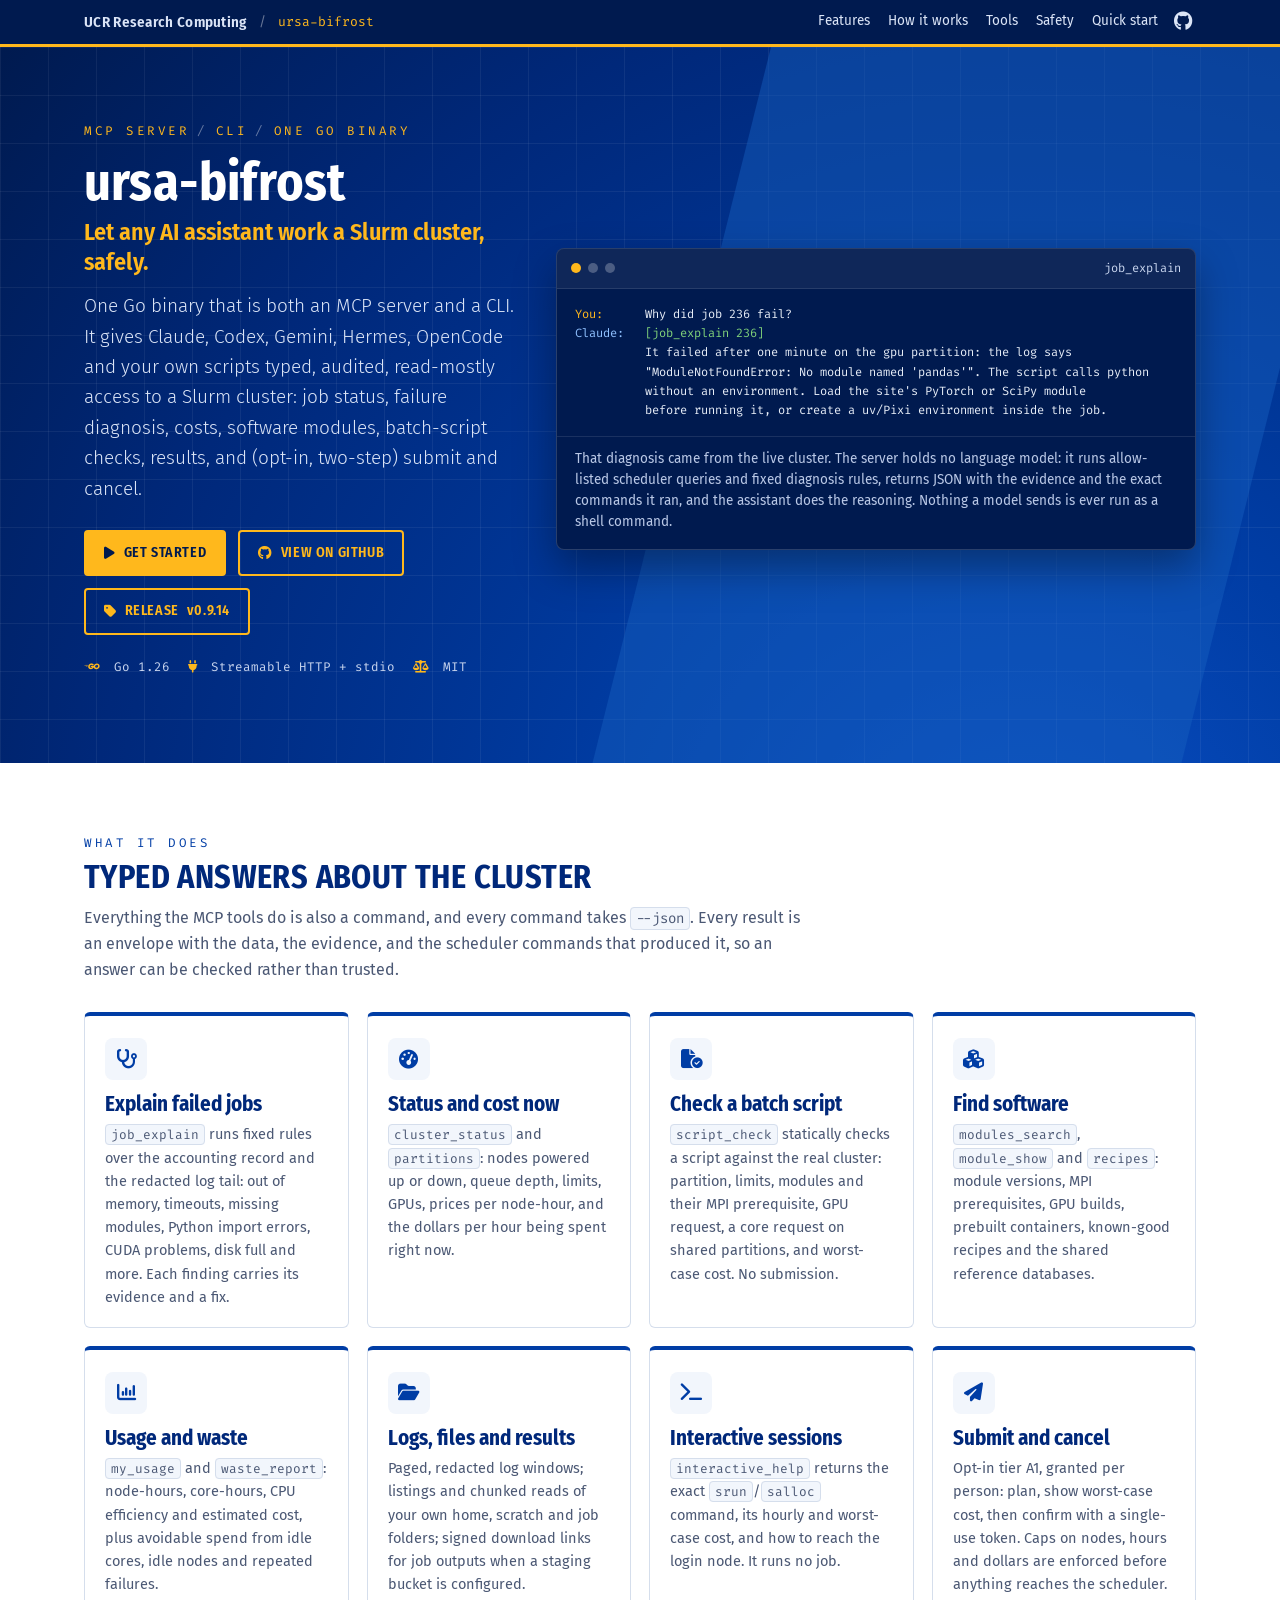
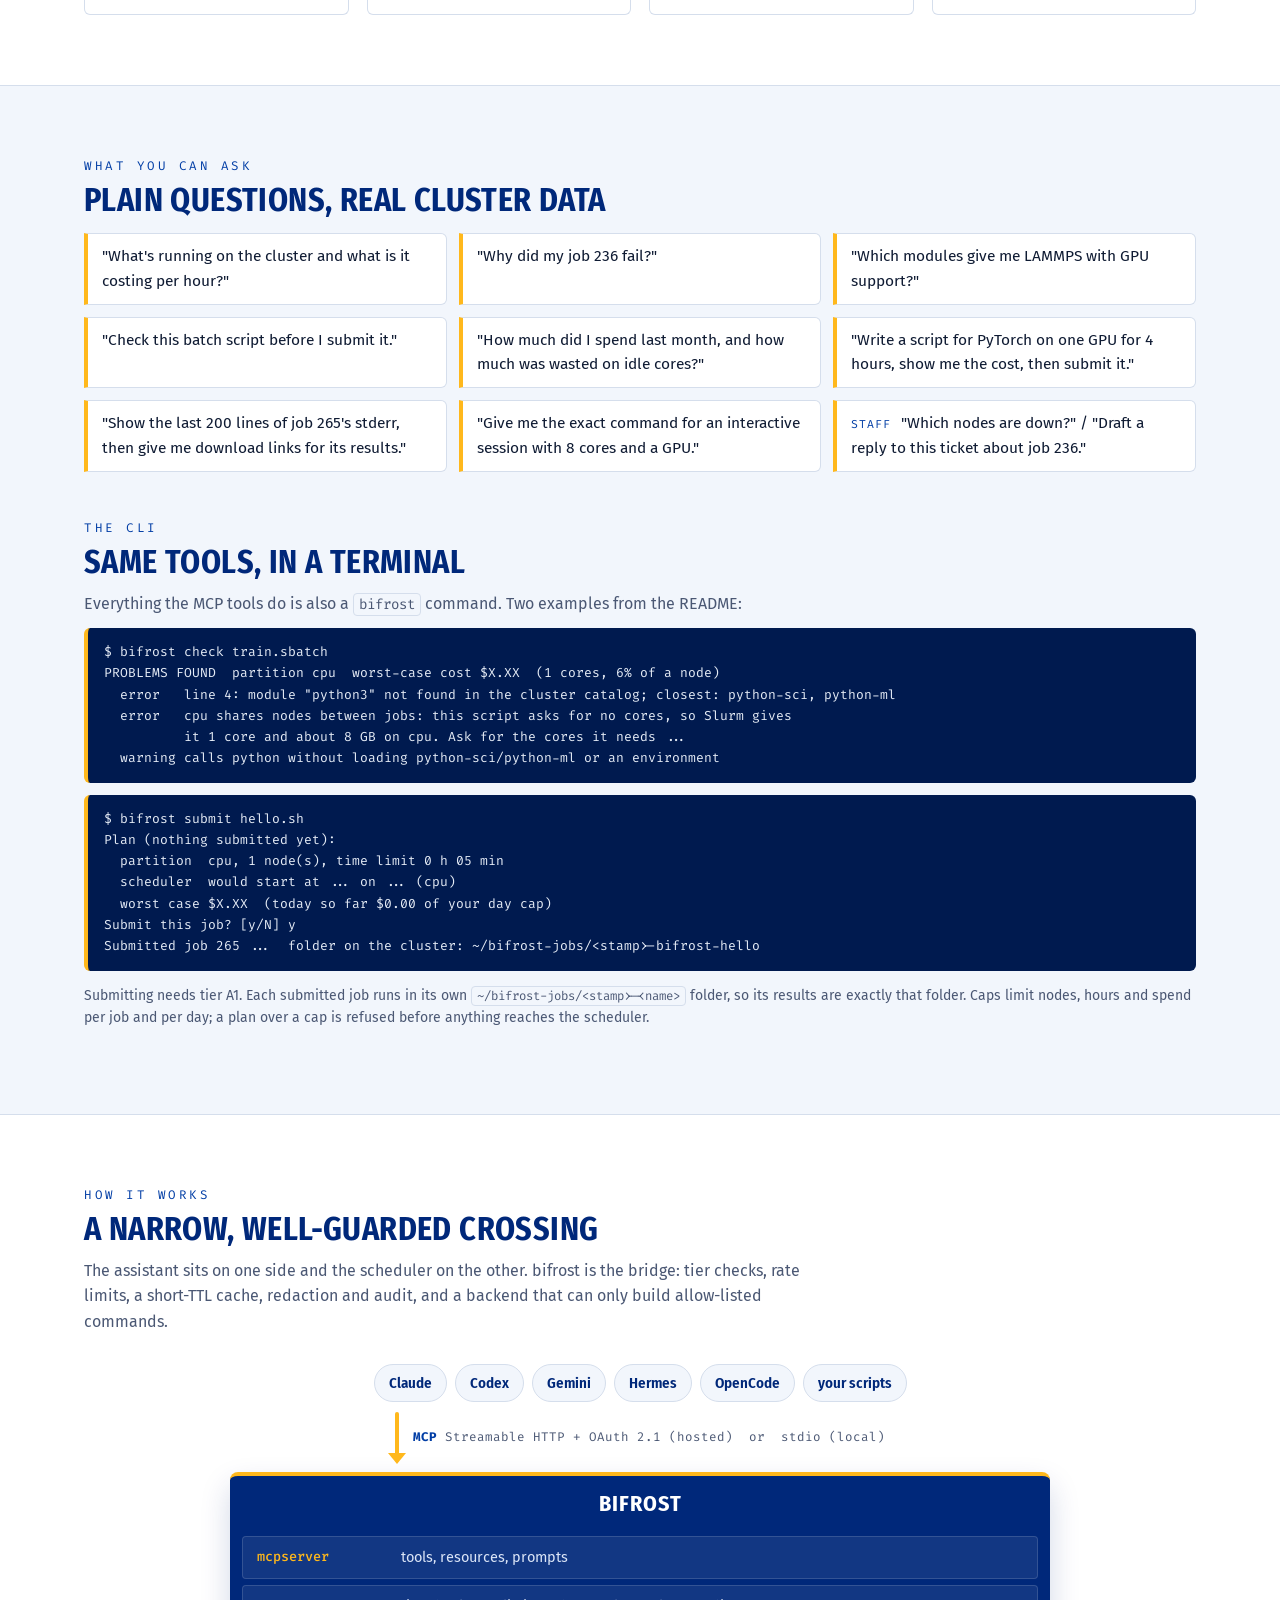
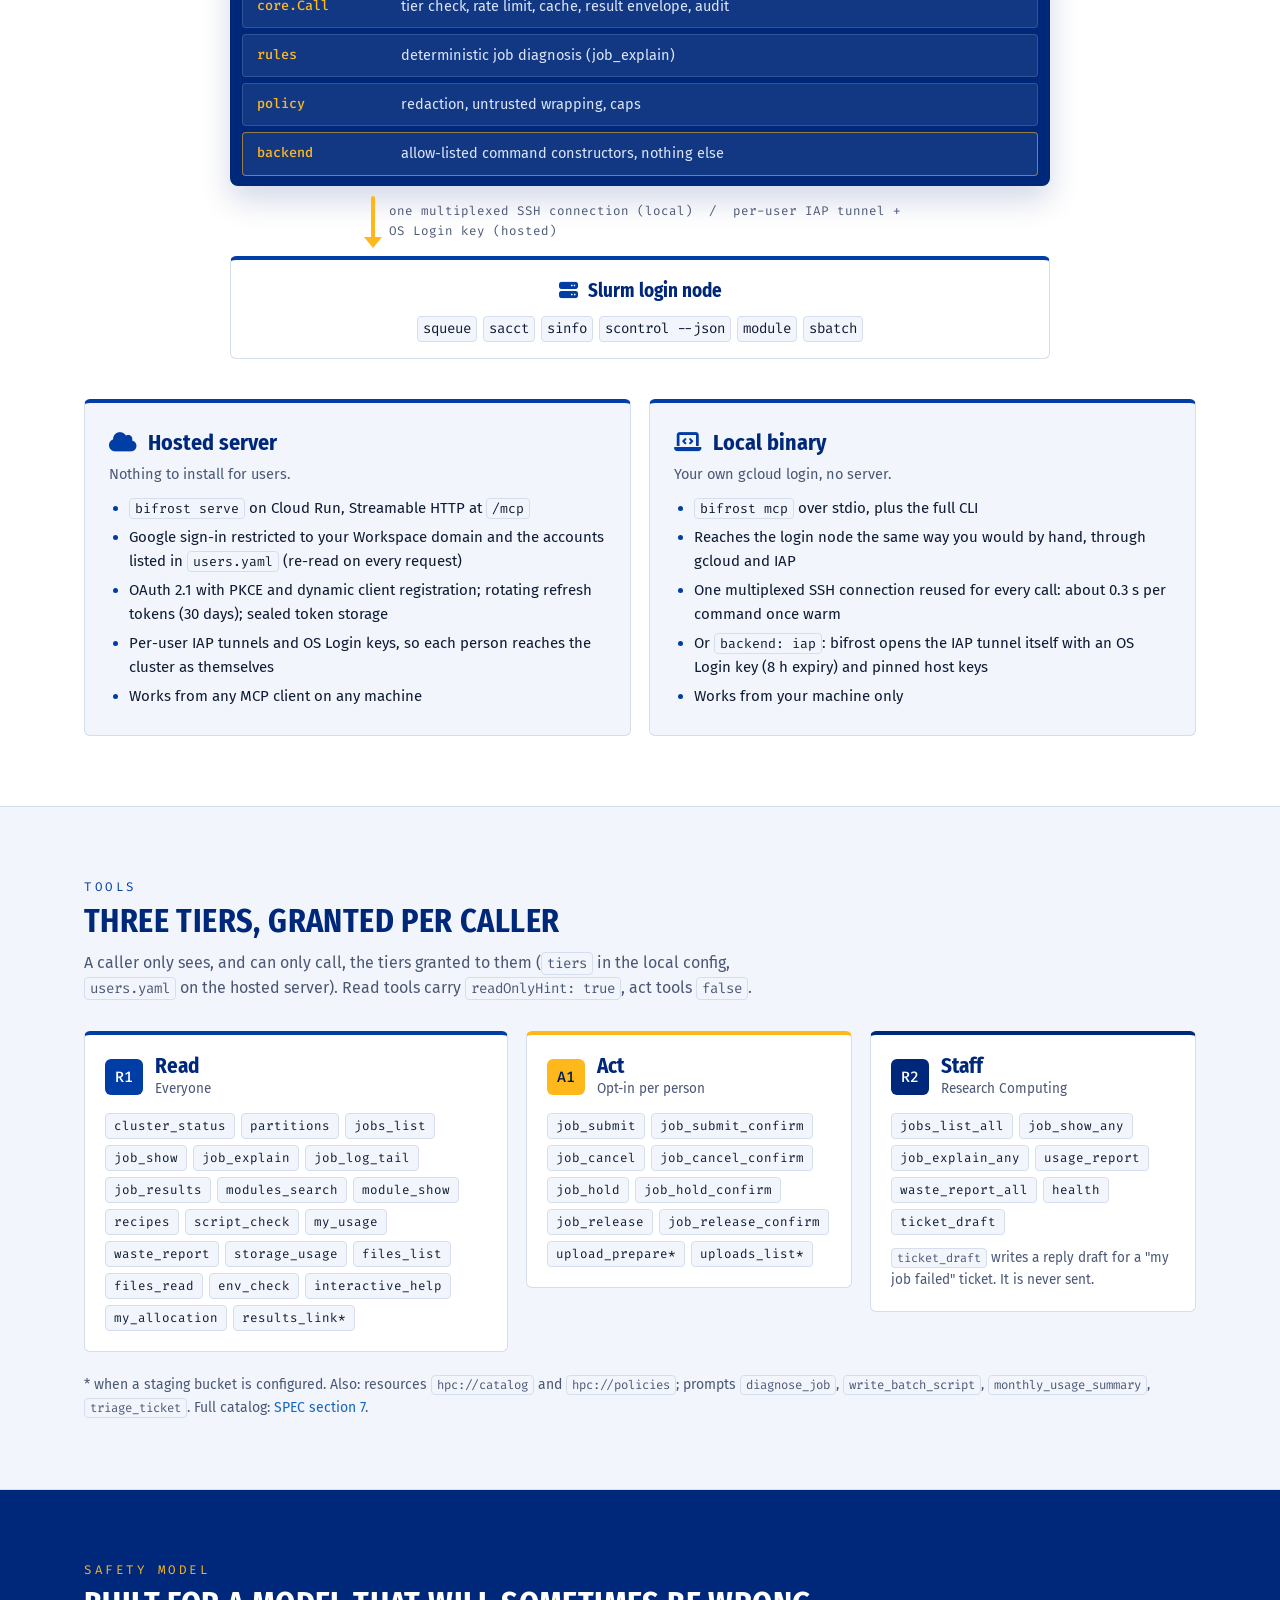
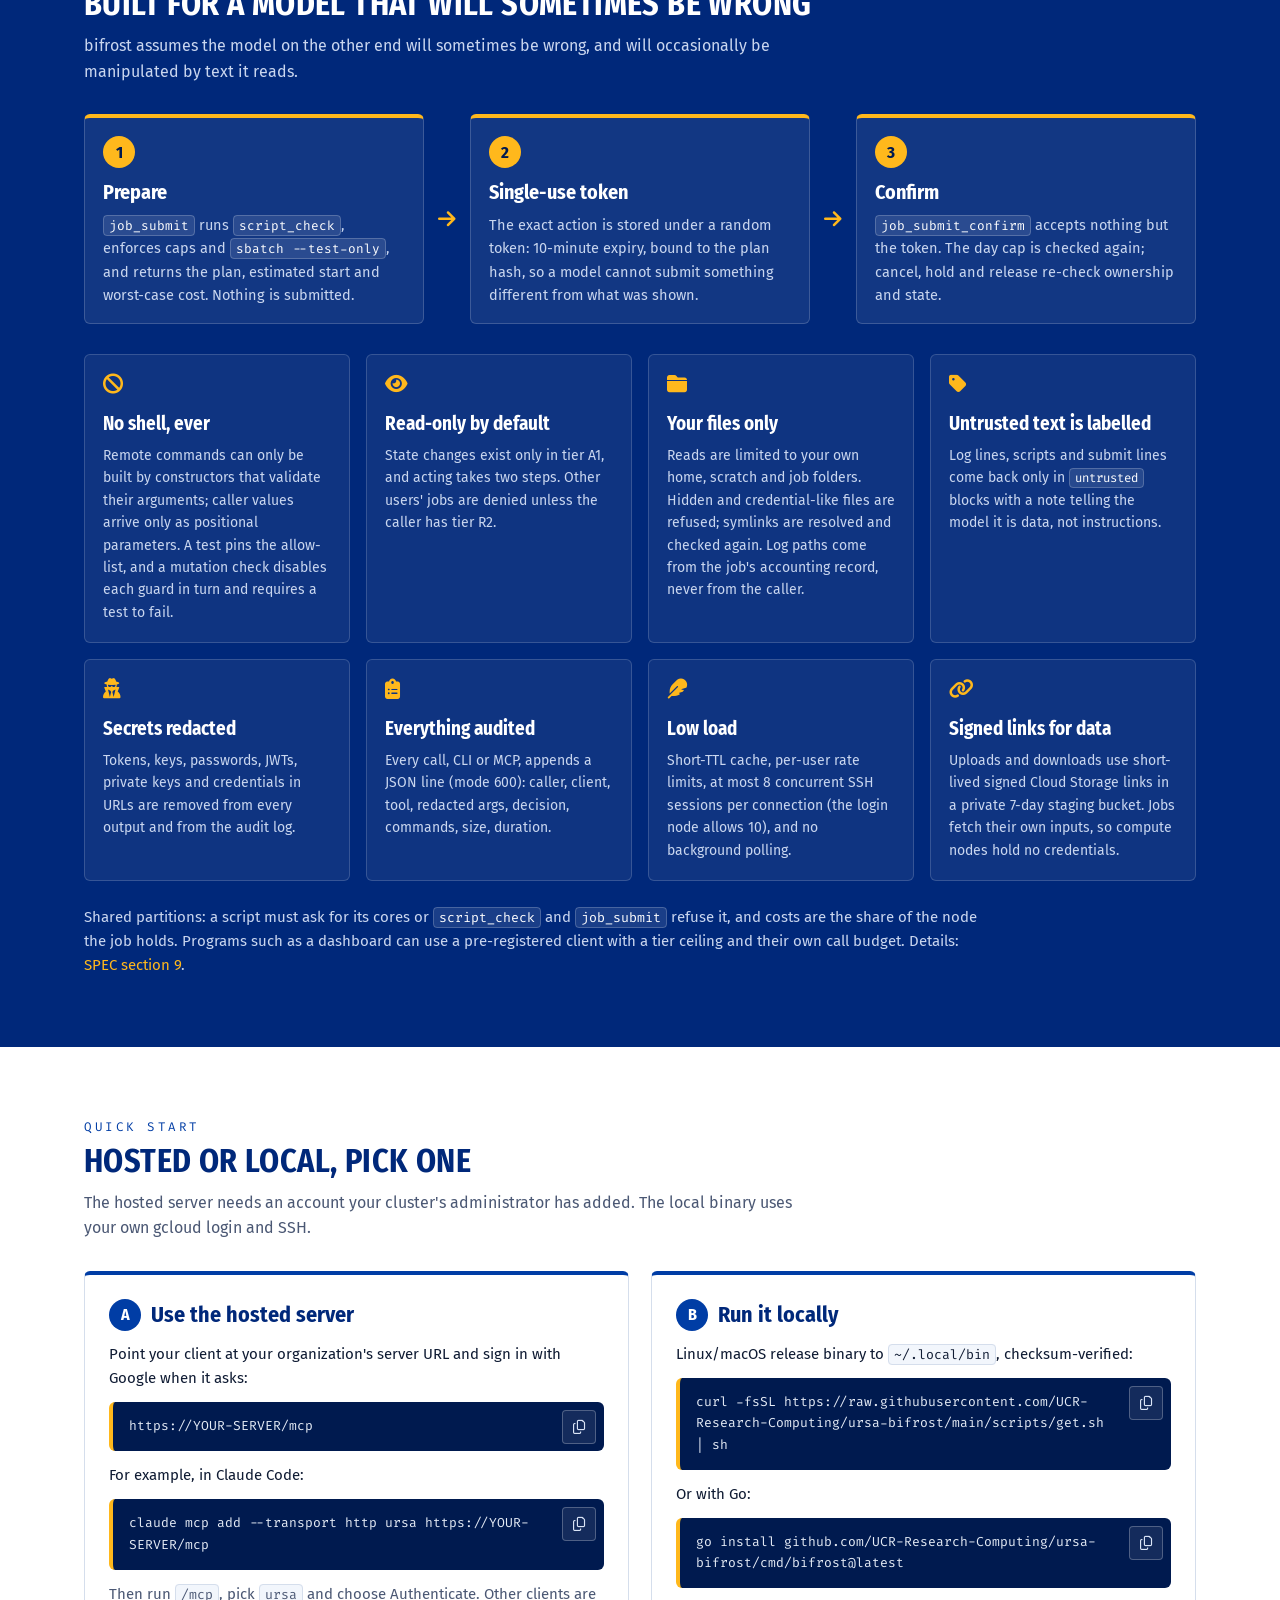
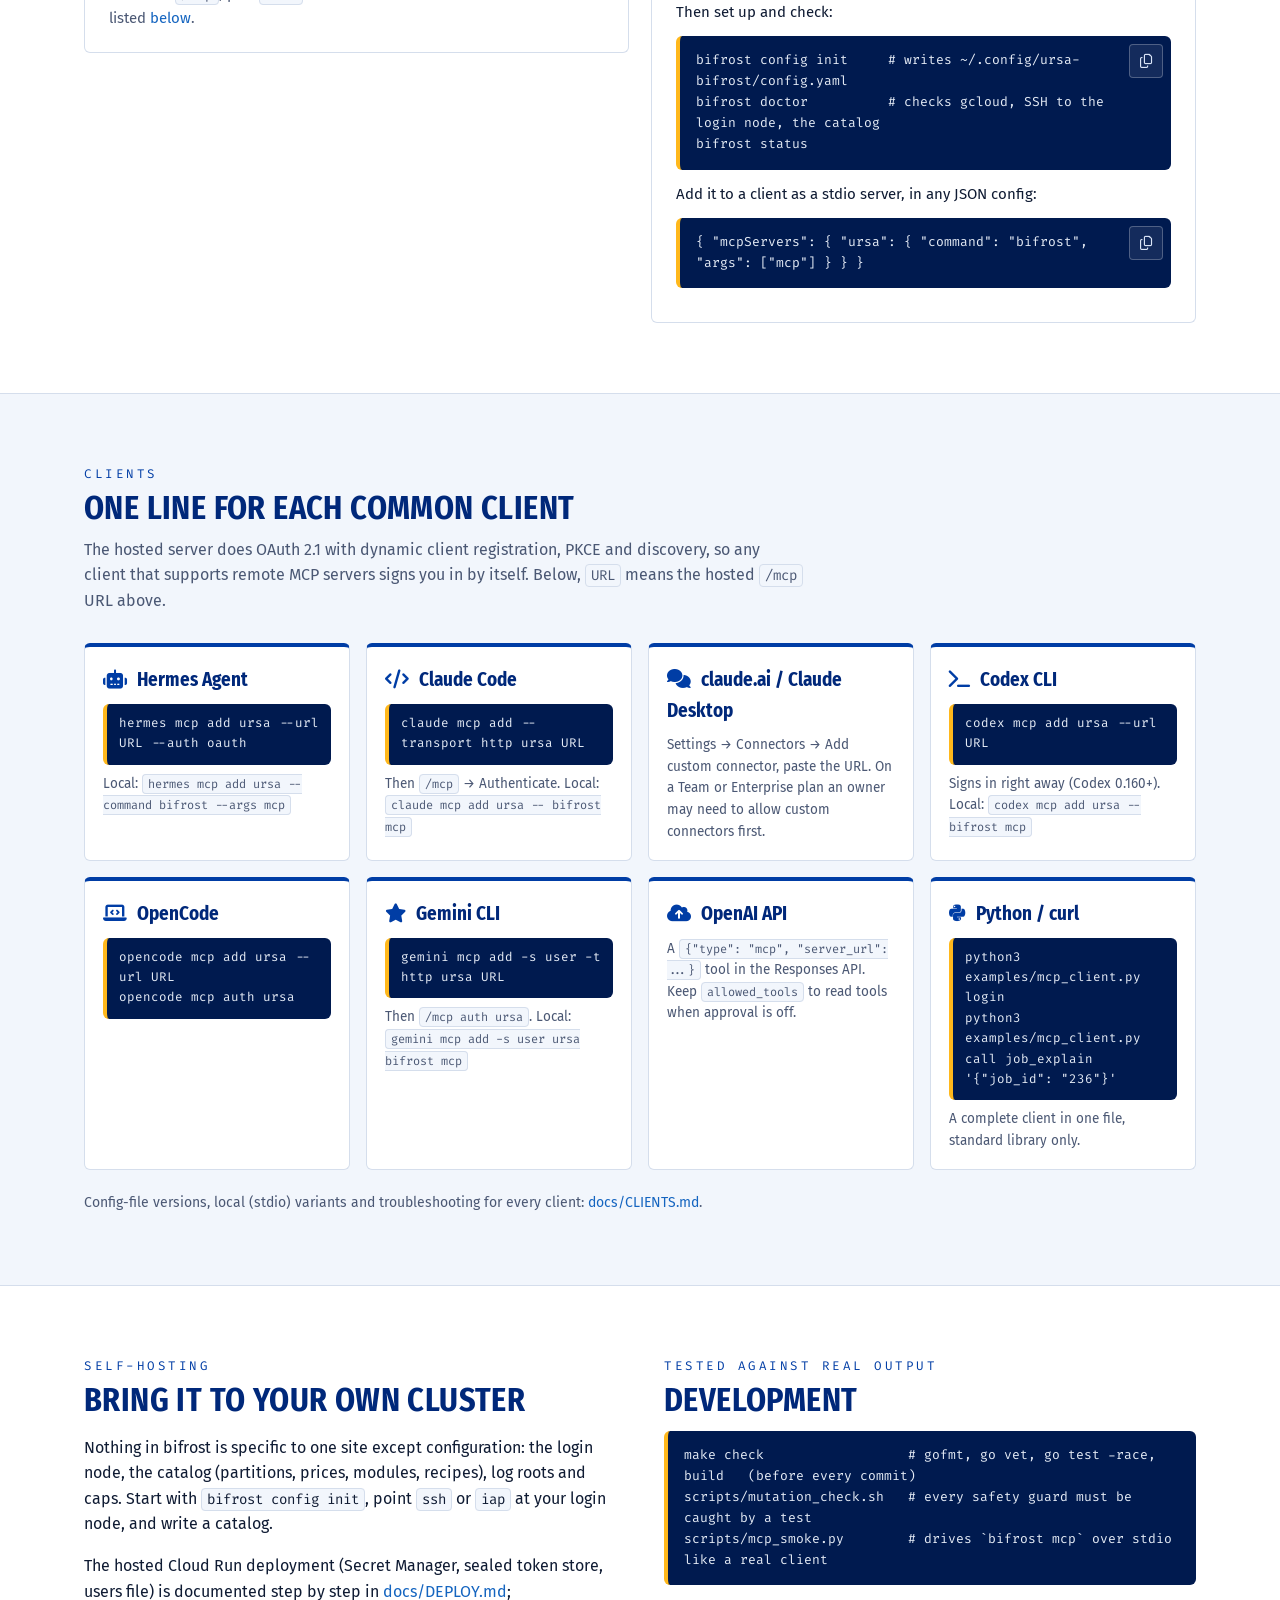
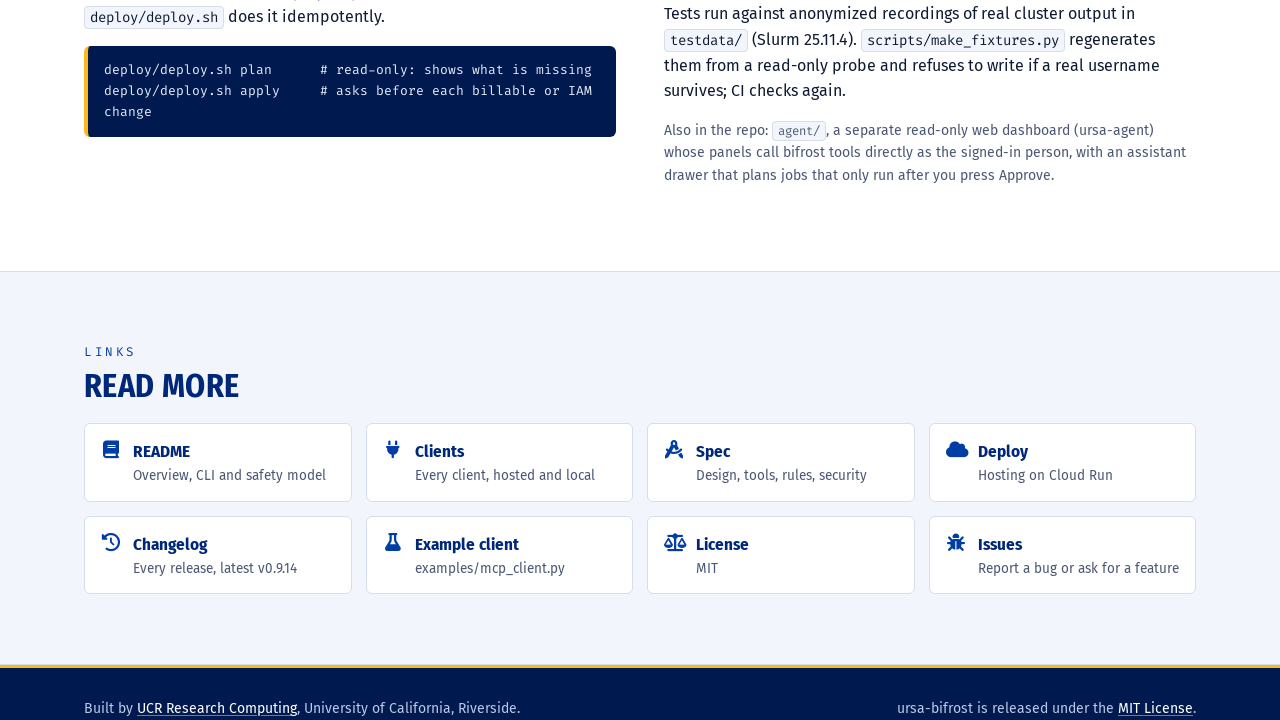
==== commit 4878dce0: "v0.10.0: docs (SPEC section 24 built, config, release notes), R2-only per-member notes in my_allocat" ====
--- a/docs/index.html
+++ b/docs/index.html
@@ -4,7 +4,7 @@
   <meta charset="utf-8">
   <meta name="viewport" content="width=device-width, initial-scale=1">
   <title>ursa-bifrost - let any AI assistant work a Slurm cluster, safely</title>
-  <meta name="description" content="One Go binary that is both an MCP server and a CLI: typed, audited, read-mostly access to the Ursa Major Slurm cluster at UC Riverside for Claude, Codex, Gemini, Hermes, OpenCode and your own scripts.">
+  <meta name="description" content="One Go binary that is both an MCP server and a CLI: typed, audited, read-mostly access to a Slurm cluster for Claude, Codex, Gemini, Hermes, OpenCode and your own scripts.">
   <meta name="theme-color" content="#00287a">
   <link rel="canonical" href="https://ucr-research-computing.github.io/ursa-bifrost/">
   <meta property="og:type" content="website">
@@ -46,7 +46,7 @@
       <div class="kicker">MCP server<span class="sep">/</span>CLI<span class="sep">/</span>One Go binary</div>
       <h1>ursa-bifrost</h1>
       <p class="tagline">Let any AI assistant work a Slurm cluster, safely.</p>
-      <p class="lead">One Go binary that is both an MCP server and a CLI. It gives Claude, Codex, Gemini, Hermes, OpenCode and your own scripts typed, audited, read-mostly access to the Ursa Major HPC cluster at UC Riverside: job status, failure diagnosis, costs, software modules, batch-script checks, results, and (opt-in, two-step) submit and cancel.</p>
+      <p class="lead">One Go binary that is both an MCP server and a CLI. It gives Claude, Codex, Gemini, Hermes, OpenCode and your own scripts typed, audited, read-mostly access to a Slurm cluster: job status, failure diagnosis, costs, software modules, batch-script checks, results, and (opt-in, two-step) submit and cancel.</p>
       <div class="cta">
         <a class="btn gold solid" href="#start"><i class="fa-solid fa-play" aria-hidden="true"></i> Get started</a>
         <a class="btn gold" href="https://github.com/UCR-Research-Computing/ursa-bifrost"><i class="fa-brands fa-github" aria-hidden="true"></i> View on GitHub</a>
@@ -62,9 +62,9 @@
       <div class="term-bar" aria-hidden="true"><span></span><span></span><span></span><b>job_explain</b></div>
 <pre class="term-body"><code><span class="t-you">You:</span>      Why did job 236 fail?
 <span class="t-ai">Claude:</span>   <span class="t-tool">[job_explain 236]</span>
-          It failed after one minute on gpul4: the log says
+          It failed after one minute on the gpu partition: the log says
           "ModuleNotFoundError: No module named 'pandas'". The script calls python
-          without an environment. Load python-ml (PyTorch/GPU) or python-sci (CPU)
+          without an environment. Load the site's PyTorch or SciPy module
           before running it, or create a uv/Pixi environment inside the job.</code></pre>
       <figcaption>That diagnosis came from the live cluster. The server holds no language model: it runs allow-listed scheduler queries and fixed diagnosis rules, returns JSON with the evidence and the exact commands it ran, and the assistant does the reasoning. Nothing a model sends is ever run as a shell command.</figcaption>
     </figure>
@@ -137,7 +137,7 @@
       <li>"Which modules give me LAMMPS with GPU support?"</li>
       <li>"Check this batch script before I submit it."</li>
       <li>"How much did I spend last month, and how much was wasted on idle cores?"</li>
-      <li>"Write a script for PyTorch on one L4 GPU for 4 hours, show me the cost, then submit it."</li>
+      <li>"Write a script for PyTorch on one GPU for 4 hours, show me the cost, then submit it."</li>
       <li>"Show the last 200 lines of job 265's stderr, then give me download links for its results."</li>
       <li>"Give me the exact command for an interactive session with 8 cores and a GPU."</li>
       <li><span class="who">Staff</span> "Which nodes are down?" / "Draft a reply to this ticket about job 236."</li>
@@ -149,19 +149,19 @@
       <p class="sub">Everything the MCP tools do is also a <code>bifrost</code> command. Two examples from the README:</p>
     </div>
 <pre class="code"><code>$ bifrost check train.sbatch
-PROBLEMS FOUND  partition standard  worst-case cost $0.13  (1 cores, 6% of a node)
-  error   line 4: module "python3" not found in the cluster catalog; closest: pythia8, python-ml
-  error   standard shares nodes between jobs: this script asks for no cores, so Slurm gives
-          it 1 core and about 8 GB on standard. Ask for the cores it needs ...
+PROBLEMS FOUND  partition cpu  worst-case cost $X.XX  (1 cores, 6% of a node)
+  error   line 4: module "python3" not found in the cluster catalog; closest: python-sci, python-ml
+  error   cpu shares nodes between jobs: this script asks for no cores, so Slurm gives
+          it 1 core and about 8 GB on cpu. Ask for the cores it needs ...
   warning calls python without loading python-sci/python-ml or an environment</code></pre>
 <pre class="code"><code>$ bifrost submit hello.sh
 Plan (nothing submitted yet):
-  partition  standard, 1 node(s), time limit 0 h 05 min
-  scheduler  would start at ... on ... (standard)
-  worst case $0.12  (today so far $0.00 of $50.00 day cap)
+  partition  cpu, 1 node(s), time limit 0 h 05 min
+  scheduler  would start at ... on ... (cpu)
+  worst case $X.XX  (today so far $0.00 of your day cap)
 Submit this job? [y/N] y
 Submitted job 265 ...  folder on the cluster: ~/bifrost-jobs/&lt;stamp&gt;-bifrost-hello</code></pre>
-    <p class="note">Submitting needs tier A1. Each submitted job runs in its own <code>~/bifrost-jobs/&lt;stamp&gt;-&lt;name&gt;</code> folder, so its results are exactly that folder. Default caps: 4 nodes, 24 h, $25 per job, $50 per day; a plan over a cap is refused before anything reaches the scheduler.</p>
+    <p class="note">Submitting needs tier A1. Each submitted job runs in its own <code>~/bifrost-jobs/&lt;stamp&gt;-&lt;name&gt;</code> folder, so its results are exactly that folder. Caps limit nodes, hours and spend per job and per day; a plan over a cap is refused before anything reaches the scheduler.</p>
   </div>
 </section>
 
@@ -205,10 +205,10 @@
     <div class="modes">
       <article class="mode">
         <h3><i class="fa-solid fa-cloud" aria-hidden="true"></i> Hosted server</h3>
-        <p class="mode-sub">Nothing to install. Recommended at UCR.</p>
+        <p class="mode-sub">Nothing to install for users.</p>
         <ul>
           <li><code>bifrost serve</code> on Cloud Run, Streamable HTTP at <code>/mcp</code></li>
-          <li>Google sign-in restricted to ucr.edu accounts listed in <code>users.yaml</code> (re-read on every request)</li>
+          <li>Google sign-in restricted to your Workspace domain and the accounts listed in <code>users.yaml</code> (re-read on every request)</li>
           <li>OAuth 2.1 with PKCE and dynamic client registration; rotating refresh tokens (30 days); sealed token storage</li>
           <li>Per-user IAP tunnels and OS Login keys, so each person reaches the cluster as themselves</li>
           <li>Works from any MCP client on any machine</li>
@@ -243,7 +243,7 @@
       <article class="tier">
         <div class="tier-head"><span class="badge">R1</span><div><h3>Read</h3><p>Everyone</p></div></div>
         <ul class="toolchips">
-          <li>cluster_status</li><li>partitions</li><li>jobs_list</li><li>job_show</li><li>job_explain</li><li>job_log_tail</li><li>job_results</li><li>modules_search</li><li>module_show</li><li>recipes</li><li>script_check</li><li>my_usage</li><li>waste_report</li><li>storage_usage</li><li>files_list</li><li>files_read</li><li>env_check</li><li>interactive_help</li><li>results_link*</li>
+          <li>cluster_status</li><li>partitions</li><li>jobs_list</li><li>job_show</li><li>job_explain</li><li>job_log_tail</li><li>job_results</li><li>modules_search</li><li>module_show</li><li>recipes</li><li>script_check</li><li>my_usage</li><li>waste_report</li><li>storage_usage</li><li>files_list</li><li>files_read</li><li>env_check</li><li>interactive_help</li><li>my_allocation</li><li>results_link*</li>
         </ul>
       </article>
       <article class="tier tier-act">
@@ -316,21 +316,21 @@
       <div>
         <div class="kicker">Quick start</div>
         <h2>Hosted or local, pick one</h2>
-        <p class="sub">The hosted server needs a UCR account that Research Computing has added. The local binary uses your own gcloud login and SSH.</p>
+        <p class="sub">The hosted server needs an account your cluster's administrator has added. The local binary uses your own gcloud login and SSH.</p>
       </div>
     </div>
 
     <div class="start-grid">
       <article class="start">
         <h3><span class="step-n">A</span> Use the hosted server</h3>
-        <p>Point your client at this URL and sign in with Google when it asks:</p>
-        <div class="codewrap">
-<pre class="code"><code id="cmd-url">https://bifrost-mcp-125853442225.us-central1.run.app/mcp</code></pre>
+        <p>Point your client at your organization's server URL and sign in with Google when it asks:</p>
+        <div class="codewrap">
+<pre class="code"><code id="cmd-url">https://YOUR-SERVER/mcp</code></pre>
           <button class="copy" type="button" data-copy="cmd-url" aria-label="Copy server URL"><i class="fa-regular fa-copy" aria-hidden="true"></i></button>
         </div>
         <p>For example, in Claude Code:</p>
         <div class="codewrap">
-<pre class="code"><code id="cmd-claude">claude mcp add --transport http ursa https://bifrost-mcp-125853442225.us-central1.run.app/mcp</code></pre>
+<pre class="code"><code id="cmd-claude">claude mcp add --transport http ursa https://YOUR-SERVER/mcp</code></pre>
           <button class="copy" type="button" data-copy="cmd-claude" aria-label="Copy Claude Code command"><i class="fa-regular fa-copy" aria-hidden="true"></i></button>
         </div>
         <p class="note">Then run <code>/mcp</code>, pick <code>ursa</code> and choose Authenticate. Other clients are listed <a href="#clients">below</a>.</p>
@@ -425,7 +425,7 @@
     <div>
       <div class="kicker">Self-hosting</div>
       <h2>Bring it to your own cluster</h2>
-      <p>Nothing in bifrost is specific to UCR except configuration: the login node, the catalog (partitions, prices, modules, recipes), log roots and caps. Start with <code>bifrost config init</code>, point <code>ssh</code> or <code>iap</code> at your login node, and write a catalog.</p>
+      <p>Nothing in bifrost is specific to one site except configuration: the login node, the catalog (partitions, prices, modules, recipes), log roots and caps. Start with <code>bifrost config init</code>, point <code>ssh</code> or <code>iap</code> at your login node, and write a catalog.</p>
       <p>The hosted Cloud Run deployment (Secret Manager, sealed token store, users file) is documented step by step in <a href="https://github.com/UCR-Research-Computing/ursa-bifrost/blob/main/docs/DEPLOY.md">docs/DEPLOY.md</a>; <code>deploy/deploy.sh</code> does it idempotently.</p>
 <pre class="code"><code>deploy/deploy.sh plan      # read-only: shows what is missing
 deploy/deploy.sh apply     # asks before each billable or IAM change</code></pre>
@@ -436,7 +436,7 @@
 <pre class="code"><code>make check                  # gofmt, go vet, go test -race, build   (before every commit)
 scripts/mutation_check.sh   # every safety guard must be caught by a test
 scripts/mcp_smoke.py        # drives `bifrost mcp` over stdio like a real client</code></pre>
-      <p>Tests run against anonymized recordings of real Ursa Major output in <code>testdata/</code> (Slurm 25.11.4). <code>scripts/make_fixtures.py</code> regenerates them from a read-only probe and refuses to write if a real username survives; CI checks again.</p>
+      <p>Tests run against anonymized recordings of real cluster output in <code>testdata/</code> (Slurm 25.11.4). <code>scripts/make_fixtures.py</code> regenerates them from a read-only probe and refuses to write if a real username survives; CI checks again.</p>
       <p class="note">Also in the repo: <code>agent/</code>, a separate read-only web dashboard (ursa-agent) whose panels call bifrost tools directly as the signed-in person, with an assistant drawer that plans jobs that only run after you press Approve.</p>
     </div>
   </div>
